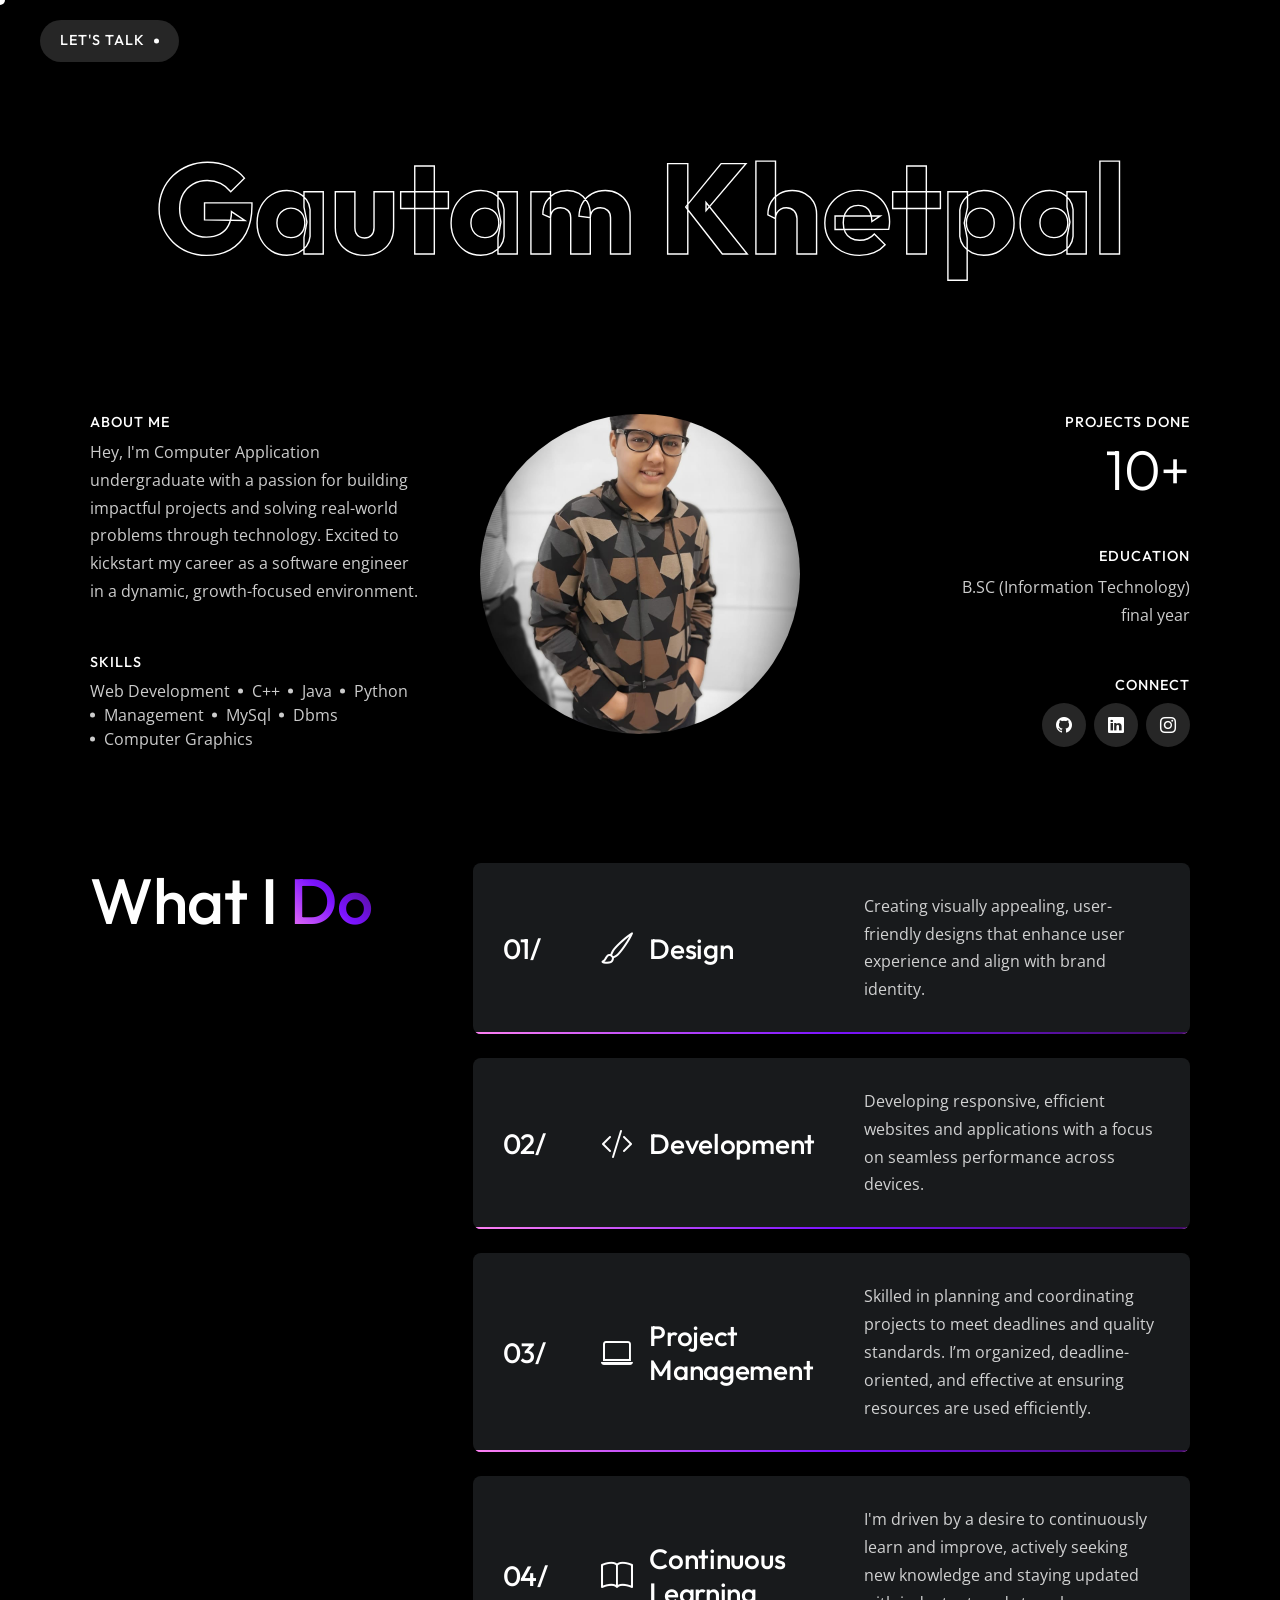
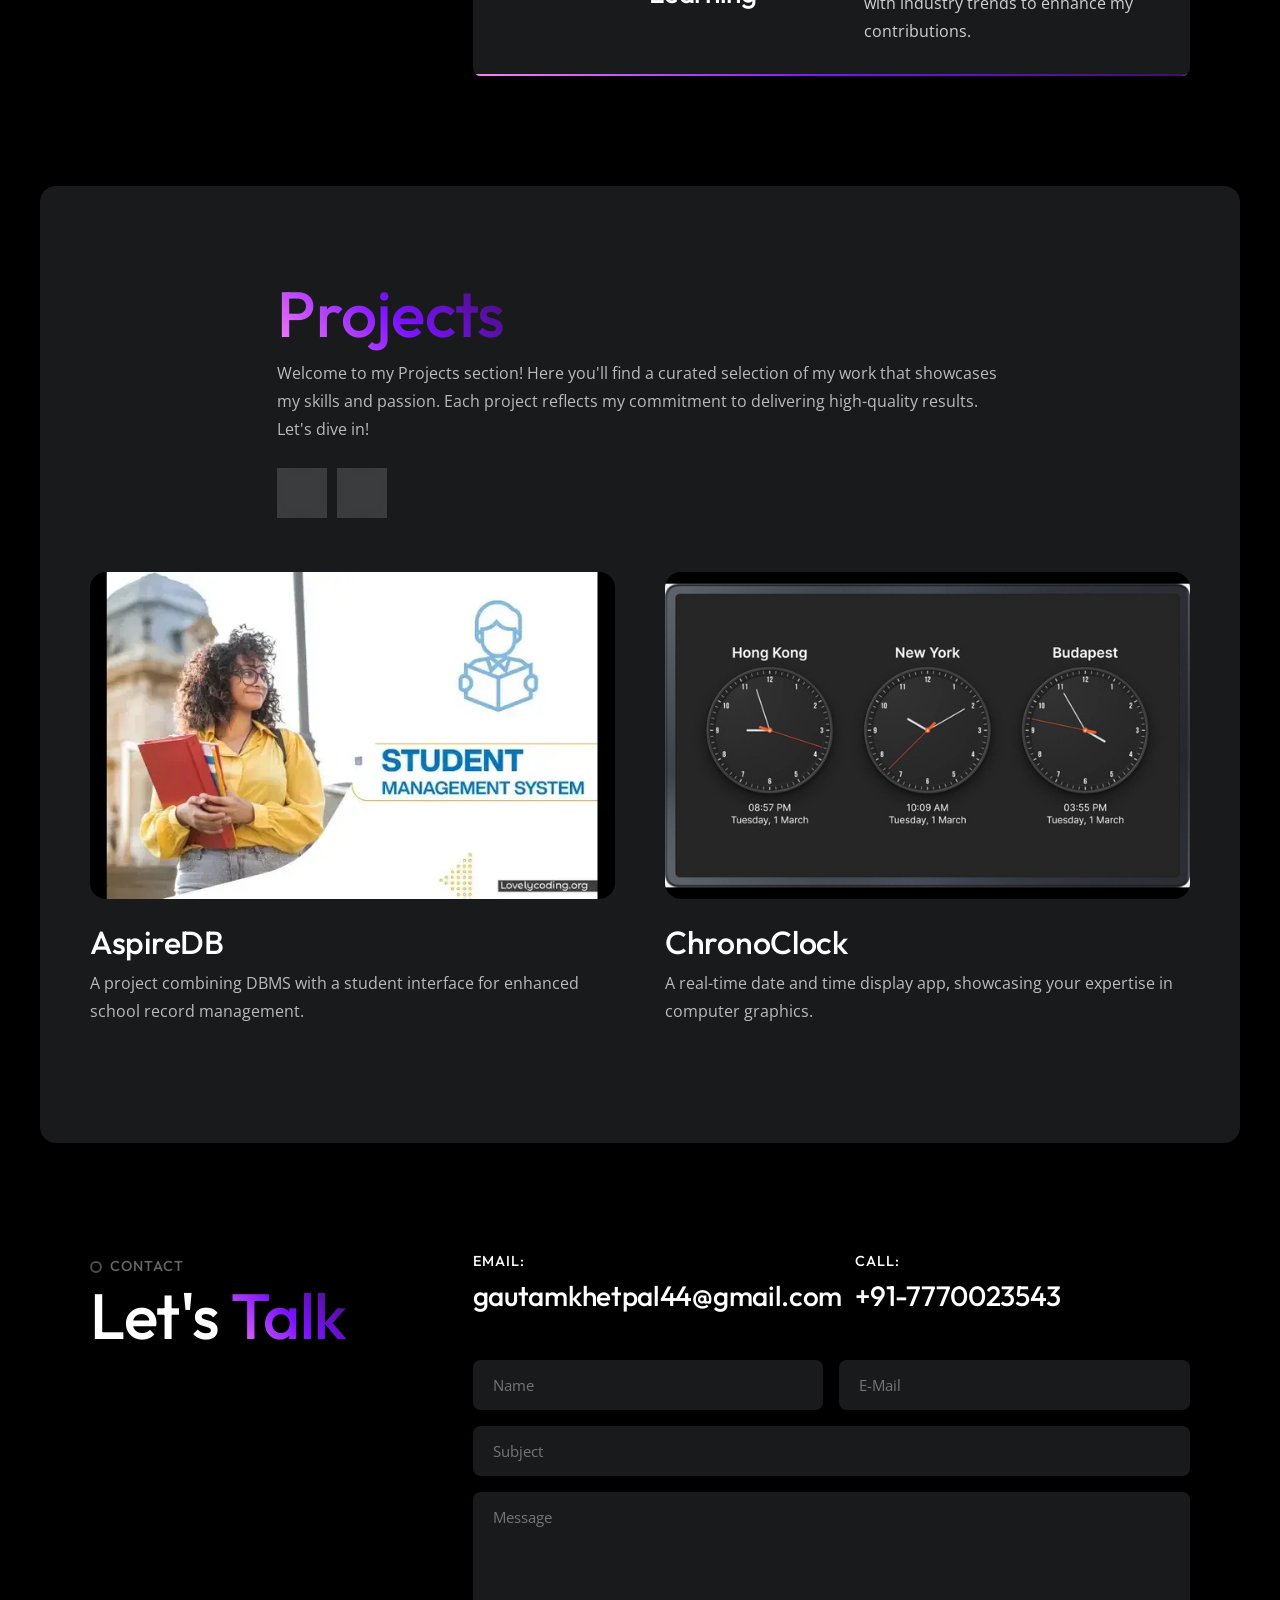
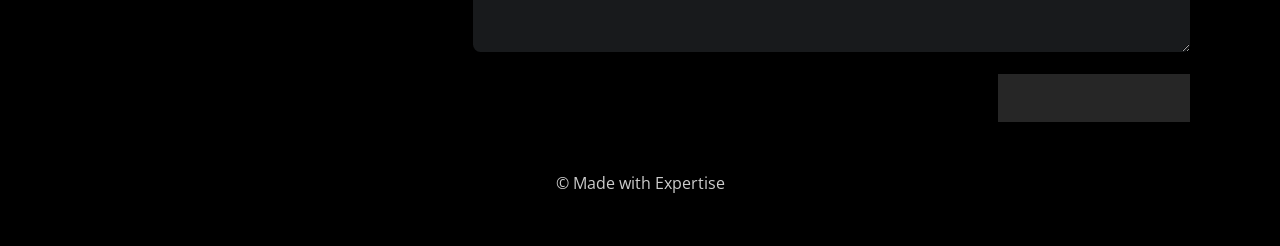
==== index.html @ c6c7f370 "Update index.html" ====
<!doctype html>
<html lang="en">
	<head>
		<meta charset="utf-8">
		<meta name="viewport" content="width=device-width, initial-scale=1, shrink-to-fit=no">
		<meta name="description" content="">
        <meta name="keywords" content="">
		<title>Gautam-Portfolio</title>
		<!-- Favicon -->
        <link href="assets/images/favicon.png" rel="shortcut icon">
		<!-- CSS -->
		<link href="assets/plugins/bootstrap/bootstrap.min.css" rel="stylesheet">
		<link href="assets/plugins/magnific-popup/magnific-popup.min.css" rel="stylesheet">
		<link href="assets/plugins/swiper/swiper-bundle.min.css" rel="stylesheet">
		<link href="assets/css/theme.css" rel="stylesheet">
		<!-- Fonts/Icons -->
		<link href="assets/plugins/bootstrap-icons/bootstrap-icons.css" rel="stylesheet">
		<link href="assets/plugins/fontawesome/css/all.css" rel="stylesheet">
	</head>
	<body data-preloader="true">

		<!-- Cursor -->
		<div id="cursor"></div>
		<!-- end Cursor -->

		<!-- Header -->
		<div class="header">
			<div class="container-fluid">
				<div class="header-wrapper">
					<!-- Header Nav -->
					<div class="header-nav">
						<a class="button button-sm button-dot me-2 me-lg-3" href="#contact">
							<span data-text="Let's Talk">Let's Talk</span>
						</a>
					</div><!-- end header-nav -->
				</div><!-- end header-wrapper -->
			</div><!-- end container -->
		</div>
		<!-- end Header -->
		<main data-bs-spy="scroll" data-bs-target=".nav-box">

			<!-- Hero section -->
			<div id="about" class="hero-section">
				<div class="container text-center">
					<div class="row">
						<div class="col-12">
							<h1 class="hero-heading display-1 fw-bold mb-0 stroke-text">Gautam Khetpal</h1>
						</div>
					</div><!-- end row -->
				</div><!-- end container -->
			</div>
			<!-- end Hero section -->

			<!-- About section -->
			<div class="container">
				<div class="row g-4 g-md-5">
					<div class="col-12 col-lg-4 order-lg-2 text-center">
						<!-- Hero Avatar -->
						<div class="hero-avatar">
							<img src="assets/images/IMG-20211122-WA0020.jpg" alt="">
						</div>
						<!-- end Hero Avatar -->
					</div>
					<div class="col-12 col-lg-4 order-lg-1">
						<div class="row g-4 g-lg-5">
							<div class="col-12 col-md-4 col-lg-12">
								<h6 class="sm-heading">About me</h6>
								<p>Hey, I'm Computer Application undergraduate with a passion for building impactful projects and solving real-world problems through technology. Excited to kickstart my career as a software engineer in a dynamic, growth-focused environment.</p>
							</div>
							<div class="col-6 col-md-4 col-lg-12">
								<h6 class="sm-heading">Skills</h6>
								<ul class="list-inline-dot">
									<li>Web Development</li>
									<li>C++</li>
									<li>Java</li>
									<li>Python</li>
									<li>Management</li>
									<li>MySql</li>
									<li>Dbms</li>
									<li>Computer Graphics</li>
								</ul>
							</div>

						</div><!-- end row(inner) -->
					</div>
					<div class="col-12 col-md-12 col-lg-4 order-lg-3 text-lg-end">
						<div class="row g-4 g-lg-5">
							<div class="col-4 col-lg-12">
								<h6 class="sm-heading">Projects Done</h6>
								<h1 class="fw-light display-4 mb-0 line-height-110">10+</h1>
							</div>
							<div class="col-12 col-md-4 col-lg-12">
								<h6 class="sm-heading">Education</h6>
								<p>B.SC (Information Technology) <br>final year</p>
							</div>
							<!-- <div class="col-4 col-lg-12">
								<h6 class="sm-heading">Education</h6>
								<h1 class="fw-light display-4 mb-0 line-height-110">B.SC (Information Technology)</h1>
							</div> -->
							<div class="col-6 col-md-4 col-lg-12">
								<h6 class="sm-heading">Connect</h6>
								<ul class="list-inline">
									<li>
										<a class="button-circle button-circle-sm" href="https://github.com/gautamkhetpal">
											<i class="bi bi-github"></i>
											<i class="bi bi-github"></i>
										</a>
									</li>
									<li>
										<a class="button-circle button-circle-sm" href="https://www.linkedin.com/in/gautam-khetpal-94500828b?utm_source=share&utm_campaign=share_via&utm_content=profile&utm_medium=android_app">
											<i class="bi bi-linkedin"></i>
											<i class="bi bi-linkedin"></i>
										</a>
									</li>
									<li>
										<a class="button-circle button-circle-sm" href="https://www.instagram.com/gautam_khetpal07/profilecard/?igsh=ZGZzbzhweXgwZXZt">
											<i class="bi bi-instagram"></i>
											<i class="bi bi-instagram"></i>
										</a>
									</li>
								</ul>
							</div>
						</div><!-- end row(inner) -->
					</div>
					
				</div><!-- end row -->
			</div><!-- end container -->
			<!-- end About section -->

			<!-- Services section -->
			<div id="services" class="section">
				<div class="container">
					<div class="row g-4 g-xl-5">
						<div class="col-12 col-xl-4">
							<h1 class="display-3 fw-medium mb-0">What I <span class="text-gradient">Do</span></h1>
						</div>
						<div class="col-12 col-xl-8">
							<div class="row g-4">
								<!-- Service box 1 -->
								<div class="col-12">
									<div class="service-box">
										<div class="service-order">
											<h3>01/</h3>
										</div>
										<div class="service-title">
											<i class="bi bi-brush"></i>
											<h3>Design</h3>
										</div>
										<div class="service-text">
											<p>Creating visually appealing, user-friendly designs that enhance user experience and align with brand identity.</p>
										</div>
									</div>
								</div>
								<!-- Service box 2 -->
								<div class="col-12">
									<div class="service-box">
										<div class="service-order">
											<h3>02/</h3>
										</div>
										<div class="service-title">
											<i class="bi bi-code-slash"></i>
											<h3>Development</h3>
										</div>
										<div class="service-text">
											<p>Developing responsive, efficient websites and applications with a focus on seamless performance across devices.</p>
										</div>
									</div>
								</div>
								<!-- Service box 3 -->
								<div class="col-12">
									<div class="service-box">
										<div class="service-order">
											<h3>03/</h3>
										</div>
										<div class="service-title">
											<i class="bi bi-laptop"></i>
											<h3>Project Management</h3>
										</div>
										<div class="service-text">
											<p>Skilled in planning and coordinating projects to meet deadlines and quality standards. 
											I’m organized, deadline-oriented, and effective at ensuring resources are used efficiently.</p>
										</div>
									</div>
								</div>

								<!-- end Service box 3 -->
								<div class="col-12">
									<div class="service-box">
										<div class="service-order">
											<h3>04/</h3>
										</div>
										<div class="service-title">
											<i class="bi bi-book"></i>
											<h3>Continuous Learning</h3>
										</div>
										<div class="service-text">
											<p>I'm driven by a desire to continuously learn and improve,
											 actively seeking new knowledge and staying updated with industry trends to enhance my contributions.</p>
										</div>
									</div>
								</div>
							</div><!-- end row(inner) -->
						</div>
					</div><!-- end row -->
				</div><!-- end container -->
			</div>
			<!-- end Services section -->

			

			<!-- Portfolio section -->
			<div id="portfolio" class="section-box">
				<div class="section-sm bg-dark border-radius-1">
					<div class="container">
						<div class="row">
							<div class="col-12 col-md-10 offset-md-1 col-lg-8 offset-lg-2">
								
								<h1 class="display-3 fw-medium"> <span class="text-gradient">Projects</span></h1>
								<p>Welcome to my Projects section! Here you'll find a curated selection of my work that showcases my skills and passion.
								 Each project reflects my commitment to delivering high-quality results. Let's dive in!</p>
								<!-- Slider Nav -->
								<div class="mt-4">
									<div class="swiper-portfolio-prev button-circle cursor-link">
										<i class="bi bi-arrow-left"></i>
										<i class="bi bi-arrow-left"></i>
									</div>
									<div class="swiper-portfolio-next button-circle cursor-link">
										<i class="bi bi-arrow-right"></i>
										<i class="bi bi-arrow-right"></i>
									</div>
								</div>
								<!-- end Slider Nav -->
							</div>
						</div><!-- end row -->
						<div class="swiper portfolio-slider mt-4 mt-lg-5">
							<div class="swiper-wrapper">
								<!-- Slider Item 1 -->
								<div class="swiper-slide">
									<div class="portfolio-box">
										<!-- Image -->
										<div class="portfolio-img">
											<a >
												<img src="assets/images/aspiredb.jpg.jpg" alt="">
											</a>
										</div>
										<div class="pt-4">
											<!-- Categories -->
											<!-- <ul class="list-inline-dot sm-heading text-white mb-2">
												<li>
													<a class="link-hover" href="#">
														<span data-text="Category">Category</span>
													</a>
												</li>
												<li>
													<a class="link-hover" href="#">
														<span data-text="Category">Category</span>
													</a>
												</li>
												<li>
													<a class="link-hover" href="#">
														<span data-text="Category">Category</span>
													</a>
												</li>
											</ul> -->
											<!-- Caption -->
											<h2>
												
												<a class="portfolio-caption">
													<i class="bi bi-arrow-right"></i>
													AspireDB
												</a>
											</h2>
											<p>A project combining DBMS with a student interface for enhanced school record management.</p>
										</div>
									</div><!-- end portfolio-box -->
								</div>
								<!-- Slider Item 2 -->
								<div class="swiper-slide">
									<div class="portfolio-box">
										<!-- Image -->
										<div class="portfolio-img">
											<a>
												<img src="assets/images/clock.jpg"alt="">
											</a>
										</div>
										<div></div>
										<div class="pt-4">
											<!-- Categories -->
											<!-- <ul class="list-inline-dot sm-heading text-white mb-2">
												<li>
													<a class="link-hover" href="#">
														<span data-text="Category">Category</span>
													</a>
												</li>
												<li>
													<a class="link-hover" href="#">
														<span data-text="Category">Category</span>
													</a>
												</li>
												<li>
													<a class="link-hover" href="#">
														<span data-text="Category">Category</span>
													</a>
												</li>
											</ul> -->
											<!-- Caption -->
											<h2>
												
												<a class="portfolio-caption">
													<i class="bi bi-arrow-right"></i>
													ChronoClock
												</a>
											</h2>
											<p> A real-time date and time display app, showcasing your expertise in computer graphics.</p>
										</div>
									</div><!-- end portfolio-box -->
								</div>
								<!-- Slider Item 3 -->
								<div class="swiper-slide">
									<div class="portfolio-box">
										<!-- Image -->
										<div class="portfolio-img">
											<a>
												<img src="assets/images/pathfinder.jpg" alt="">
											</a>
										</div>
										<div class="pt-4">
											<!-- Categories -->
											<!-- <ul class="list-inline-dot sm-heading text-white mb-2">
												<li>
													<a class="link-hover" href="#">
														<span data-text="Category">Category</span>
													</a>
												</li>
												<li>
													<a class="link-hover" href="#">
														<span data-text="Category">Category</span>
													</a>
												</li>
												<li>
													<a class="link-hover" href="#">
														<span data-text="Category">Category</span>
													</a>
												</li>
											</ul> -->
											<!-- Caption -->
											
											<h2>
												<a class="portfolio-caption">
													<i class="bi bi-arrow-right"></i>
													Pathfinder
												</a>					
											</h2>
											<p>A career guidance tool tailored to help students discover their ideal academic and career paths.</p>
										</div>
									</div><!-- end portfolio-box -->
								</div>
								<!-- end Slider Item 3 -->
								<div class="swiper-slide">
									<div class="portfolio-box">
										<!-- Image -->
										<div class="portfolio-img">
											<a>
												<img src="assets/images/mc.png"alt="">
											</a>
										</div>
										<div></div>
										<div class="pt-4">
											<!-- Categories -->
											<!-- <ul class="list-inline-dot sm-heading text-white mb-2">
												<li>
													<a class="link-hover" href="#">
														<span data-text="Category">Category</span>
													</a>
												</li>
												<li>
													<a class="link-hover" href="#">
														<span data-text="Category">Category</span>
													</a>
												</li>
												<li>
													<a class="link-hover" href="#">
														<span data-text="Category">Category</span>
													</a>
												</li>
											</ul> -->
											<!-- Caption -->
											<h2>
												
												<a class="portfolio-caption">
													<i class="bi bi-arrow-right"></i>
													Masters of Ceremonies
												</a>
											</h2>
											<p>The Masters of Ceremonies project is about coordinating event flow and engaging the audience to create a seamless, entertaining experience.</p>
										</div>
									</div><!-- end portfolio-box -->
								</div>


							</div><!-- end swiper-wrapper -->
						</div><!-- end portfolio-slider -->
					</div><!-- end container -->
				</div>
			</div>
			<!-- end Portfolio section -->

			<!-- Testimonial section -->
			<!-- <div id="testimonial" class="section">
				<div class="container">
					<div class="swiper testimonial-slider">
						<div class="swiper-wrapper">
							<!-- Slider item 1 -->
							<!-- <div class="swiper-slide">
								<div class="testimonial-box">
									<div class="testimonial-avatar">
										<img src="assets/images/testimonial-avatar.jpg" alt="">
									</div>
									<div class="testimonial-content">
										<div class="mb-3">
											<h3>Alexander Warren</h3>
											<span class="sm-heading text-white">CTO - Company</span>
										</div>
										<p class="fs-4 fw-normal fst-italic line-height-140">Lorem ipsum dolor sit amet, consectetur adipisicing elit, sed do eiusmod tempor incididunt ut labore et dolore</p>
									</div>
								</div>
							</div>
							<!-- Slider item 2 -->
							<!-- <div class="swiper-slide">
								<div class="testimonial-box">
									<div class="testimonial-avatar">
										<img src="assets/images/testimonial-avatar.jpg" alt="">
									</div>
									<div class="testimonial-content">
										<div class="mb-3">
											<h3>Alexander Warren</h3>
											<span class="sm-heading text-white">CTO - Company</span>
										</div>
										<p class="fs-4 fw-normal fst-italic line-height-140">Lorem ipsum dolor sit amet, consectetur adipisicing elit, sed do eiusmod tempor incididunt ut labore et dolore</p>
									</div>
								</div>
							</div>
							<!-- Slider item 3 -->
							<!-- <div class="swiper-slide">
								<div class="testimonial-box">
									<div class="testimonial-avatar">
										<img src="assets/images/testimonial-avatar.jpg" alt="">
									</div>
									<div class="testimonial-content">
										<div class="mb-3">
											<h3>Alexander Warren</h3>
											<span class="sm-heading text-white">CTO - Company</span>
										</div>
										<p class="fs-4 fw-normal fst-italic line-height-140">Lorem ipsum dolor sit amet, consectetur adipisicing elit, sed do eiusmod tempor incididunt ut labore et dolore</p>
									</div>
								</div>
							</div>
						</div>
						Slider Pagination Progress
						<v> class="swiper-testimonial-pagination"></v>
						<!- di end Slider Pagination Progress -->
					</div>
				</div><!-- end container -->
			</div> 
			<!-- end Testimonial section -->


			<!-- Contact section -->
			<div id="contact" class="section pb-0">
				<div class="container">
					<div class="row g-4 g-xl-5">
						<div class="col-12 col-xl-4">
							<span class="title-heading text-white-04">Contact</span>
							<h1 class="display-3 fw-medium mb-0">Let's <span class="text-gradient">Talk</span></h1>
						</div>
						<div class="col-12 col-xl-8">
							<div class="row g-4 g-lg-5">
								<div class="col-12 col-md-6">
									<h6 class="sm-heading">Email:</h6>
									<h3 class="mb-0">gautamkhetpal44@gmail.com</h3>
								</div>
								<div class="col-12 col-md-6">
									<h6 class="sm-heading">Call:</h6>
									<h3 class="mb-0">+91-7770023543</h3>
								</div>
							</div><!-- end row(inner) -->
							<!-- Contact Form -->
							<div class="contact-form mt-4 mt-lg-5 text-xl-end">
								<form action="https://formspree.io/f/mdkozozk" method="post" class="form" id="contactform">
									<div class="row gx-3 gy-0">
										<div class="col-12 col-md-6">
											<input type="text" id="name" name="name" placeholder="Name" required>
										</div>
										<div class="col-12 col-md-6">
											<input type="email" id="email" name="email" placeholder="E-Mail" required>
										</div>
									</div>
									<input type="text" id="subject" name="subject" placeholder="Subject" required>
									<textarea name="message" id="message" placeholder="Message"></textarea>
									<button class="button button-dot" type="submit" data-form-btn>
										<span data-text="Send Message">Send Message</span>
									</button>
								</form>
								<!-- Submit result -->
								<div class="submit-result">
									<span id="success">Thank you! Your Message has been sent.</span>
									<span id="error">Something went wrong, Please try again!</span>
								</div>
							</div><!-- end contact-form -->
						</div>
					</div><!-- end row -->
		
				</div><!-- end container -->
			</div>
			<!-- end Contact section -->

		</main>

		<!-- Footer -->
		<div class="py-4 py-lg-5 text-center">
			<p>&copy; Made with Expertise</p>
		</div>
		<!-- end Footer -->

		<!-- Scroll To Top -->
		<div class="scrolltotop">
			<a class="button-circle" href="#">
				<i class="bi bi-arrow-up"></i>
				<i class="bi bi-arrow-up"></i>
			</a>
		</div>
		<!-- end Scroll To Top -->

		<!-- JavaScripts -->
		<script src="assets/plugins/jquery.min.js"></script>
		<script src="assets/plugins/plugins.js"></script>
		<script src="assets/js/functions.js"></script>
	</body>
</html>
---- assets/css/theme.css ----
/*------------------------------------------------
*
* Template name : Mone
* Version       : 1.0.1
* Author        : FlaTheme
* Author URL    : http://themeforest.net/user/flatheme
* Table of Contents: 
* 1.  Base
* 2.  Forms
* 3.  Lists
* 4.  Typography
* 5.  Buttons
* 6.  Clients
* 7.  Fancy box
* 8.  Lightbox
* 9.  Maps
* 10. Services
* 11. Testimonial
* 12. Blog
* 13. Header Menu
* 14. Portfolio
* 15. Preloader
* 16. Utilities
*
-------------------------------------------------*/
/*------------------------------------------------
  1. Base
-------------------------------------------------*/
@import url("https://fonts.googleapis.com/css2?family=Open+Sans:wght@300;400;500;600;700&family=Outfit:wght@200;300;400;500;600;700;800&display=swap");
html, body {
  width: 100%;
  height: 100%;
}

body {
  overflow-x: hidden;
  position: relative;
  z-index: 1;
  background: black;
  width: auto;
  min-height: 100%;
}

:root {
  --bs-dark-rgb: 24, 26, 28;
}

.container {
  padding: 0 20px;
}

img {
  width: auto;
  max-width: 100%;
  height: auto;
}

.hero-section {
  padding: 130px 0;
}

@media (max-width: 1199.98px) {
  .hero-section {
    padding: 110px 0;
  }
}

@media (max-width: 991.98px) {
  .hero-section {
    padding: 90px 0;
  }
}

.hero-heading {
  font-size: 4rem;
}

@media (min-width: 768px) {
  .hero-heading {
    font-size: 6rem;
  }
}

@media (min-width: 992px) {
  .hero-heading {
    font-size: 7rem;
  }
}

@media (min-width: 1200px) {
  .hero-heading {
    font-size: 8rem;
  }
}

.hero-avatar img {
  width: 320px;
  height: 320px;
  border-radius: 50%;
}

@media (max-width: 1199.98px) {
  .hero-avatar img {
    width: 100%;
    height: auto;
  }
}

@media (max-width: 991.98px) {
  .hero-avatar img {
    width: 270px;
    height: 270px;
  }
}

@media (max-width: 767.98px) {
  .hero-avatar img {
    width: 240px;
    height: 240px;
  }
}

.section-box {
  padding: 0 20px;
}

@media (min-width: 992px) {
  .section-box {
    padding: 0 30px;
  }
}

@media (min-width: 1200px) {
  .section-box {
    padding: 0 40px;
  }
}

@media (min-width: 1600px) {
  .section-box {
    padding: 0 50px;
  }
}

@media (min-width: 1920px) {
  .section-box {
    padding: 0 60px;
  }
}

.section {
  overflow: hidden;
  padding: 110px 0;
}

.section-sm {
  overflow: hidden;
  padding: 90px 0;
}

@media (max-width: 1199.98px) {
  .section {
    padding: 90px 0;
  }
  .section-sm {
    padding: 70px 0;
  }
}

.link-hover {
  display: inline-block;
  overflow: hidden;
  vertical-align: middle;
}

.link-hover span {
  display: block;
  position: relative;
  color: transparent;
}

.link-hover span:before, .link-hover span:after {
  content: attr(data-text);
  position: absolute;
  left: 0;
  color: white;
  -webkit-transition: ease-out 0.16s;
  transition: ease-out 0.16s;
}

.link-hover span:before {
  top: 0;
}

.link-hover span:after {
  visibility: hidden;
  opacity: 0;
  top: 100%;
}

.link-hover:hover:before {
  opacity: 0.4;
  -webkit-transform: translateY(-50%) scale(2.7);
  transform: translateY(-50%) scale(2.7);
}

.link-hover:hover span:before {
  visibility: hidden;
  opacity: 0;
  top: -100%;
}

.link-hover:hover span:after {
  visibility: visible;
  opacity: 1;
  top: 0;
}

@media (max-width: 991.98px) {
  #cursor {
    display: none;
  }
}

@media (min-width: 992px) {
  #cursor {
    z-index: 999;
    position: absolute;
    -webkit-transform: translate(-50%, -50%);
    transform: translate(-50%, -50%);
    background: white;
    width: 10px;
    height: 10px;
    border-radius: 50%;
    mix-blend-mode: difference;
    pointer-events: none;
    -webkit-transition: linear 0.08s;
    transition: linear 0.08s;
  }
  #cursor.scale-cursor {
    -webkit-transform: translate(-50%, -50%) scale(5);
    transform: translate(-50%, -50%) scale(5);
    opacity: 0.15;
  }
}

.scrolltotop {
  position: fixed;
  right: 20px;
  bottom: 20px;
  -webkit-transform: translateY(20px);
  transform: translateY(20px);
  z-index: 991;
  visibility: hidden;
  opacity: 0;
  -webkit-transition: ease-out 0.12s;
  transition: ease-out 0.12s;
}

.scrolltotop.show {
  -webkit-transform: translateY(0);
  transform: translateY(0);
  visibility: visible;
  opacity: 1;
}

@media (min-width: 992px) {
  .scrolltotop {
    right: 30px;
  }
}

@media (min-width: 1200px) {
  .scrolltotop {
    right: 40px;
  }
}

@media (min-width: 1600px) {
  .scrolltotop {
    right: 50px;
  }
}

@media (min-width: 1920px) {
  .scrolltotop {
    right: 60px;
  }
}

/*------------------------------------------------
  2. Forms
-------------------------------------------------*/
input:not(.form-check-input),
textarea {
  background: #181a1c;
  width: 100%;
  border: 0;
  margin-bottom: 1rem;
  padding: 15px 20px;
  border-radius: 0.5em;
  box-shadow: none;
  font: 400 15px "Open Sans", sans-serif;
  -webkit-transition: ease-out 0.16s;
  transition: ease-out 0.16s;
}

input:not(.form-check-input):focus, input:not(.form-check-input):active,
textarea:focus,
textarea:active {
  outline: 0;
  box-shadow: none;
}

textarea {
  height: 160px;
}

input:not(.form-check-input), textarea, .form-control {
  color: rgba(255, 255, 255, 0.8);
}

input:not(.form-check-input)::-webkit-input-placeholder, textarea::-webkit-input-placeholder, .form-control::-webkit-input-placeholder {
  color: rgba(255, 255, 255, 0.4);
}

input:not(.form-check-input)::-moz-placeholder, textarea::-moz-placeholder, .form-control::-moz-placeholder {
  color: rgba(255, 255, 255, 0.4);
}

input:not(.form-check-input):-ms-placeholder, textarea:-ms-placeholder, .form-control:-ms-placeholder {
  color: rgba(255, 255, 255, 0.4);
}

input:not(.form-check-input)::-ms-placeholder, textarea::-ms-placeholder, .form-control::-ms-placeholder {
  color: rgba(255, 255, 255, 0.4);
}

input:not(.form-check-input)::placeholder, textarea::placeholder, .form-control::placeholder {
  color: rgba(255, 255, 255, 0.4);
}

input:not(.form-check-input):focus, textarea:focus, .form-control:focus {
  border-color: rgba(255, 255, 255, 0.3);
}

label {
  font-size: 15px;
}

.submit-result span {
  display: none;
  -webkit-transition: ease-out 0.2s;
  transition: ease-out 0.2s;
}

.submit-result span.show-result {
  margin-top: 24px;
  display: block;
}

.submit-result span#success {
  color: #32CD32;
}

.submit-result span#error {
  color: #E32227;
}

.submit-result span .error-color {
  background: rgba(255, 0, 0, 0.1);
}

/*------------------------------------------------
  3. Lists
-------------------------------------------------*/
ul {
  margin: 0;
}

ul li a {
  -webkit-transition: linear 0.1s;
  transition: linear 0.1s;
}

ul[class*=' list-'], ul[class^='list-'] {
  padding: 0;
}

ul.list-unstyled li {
  list-style-type: none;
}

ul[class*=' list-inline'] li, ul[class^='list-inline'] li {
  display: inline-block;
}

ul.list-inline li {
  padding-left: 4px;
}

ul.list-inline li:first-child {
  padding-left: 0;
}

ul.list-inline-lg li {
  padding-left: 8px;
}

ul.list-inline-lg li:first-child {
  padding-left: 0;
}

ul.list-inline-dot li {
  position: relative;
  padding: 0 4px 0 14px;
}

ul.list-inline-dot li:before {
  content: '';
  position: absolute;
  top: 50%;
  left: 0;
  -webkit-transform: translateY(-50%);
  transform: translateY(-50%);
  background: rgba(255, 255, 255, 0.8);
  width: 5px;
  height: 5px;
  border-radius: 50%;
}

ul.list-inline-dot li:first-child {
  padding-left: 0;
}

ul.list-inline-dot li:first-child:before {
  display: none;
}

/*------------------------------------------------
  4. Typography
-------------------------------------------------*/
body {
  color: rgba(255, 255, 255, 0.8);
  font-family: "Open Sans", sans-serif;
  font-size: 1rem;
  font-weight: 400;
  letter-spacing: 0;
}

@media (max-width: 991.98px) {
  body {
    font-size: 0.938rem;
  }
}

h1, h2, h3, h4, h5, h6 {
  letter-spacing: -0.3px;
  color: white;
  font-family: "Outfit", sans-serif;
  font-weight: 500;
}

p {
  margin: 0;
  line-height: 1.74;
  /* 26px */
}

@media (max-width: 991.98px) {
  p {
    line-height: 1.6;
    /* 24px */
  }
}

.uppercase {
  text-transform: uppercase;
}

.font-small {
  font-size: 0.9em;
  line-height: 1.7;
}

@media (max-width: 991.98px) {
  .font-small {
    font-size: 0.9em;
    line-height: 1.7;
  }
}

.font-large {
  font-size: 1.063em;
  line-height: 1.6;
}

@media (max-width: 991.98px) {
  .font-large {
    font-size: 1.063em;
  }
}

.title-heading {
  position: relative;
  display: inline-block;
  padding-left: 20px;
  font-family: "Outfit", sans-serif;
  font-size: 0.9em;
  font-weight: 500;
  text-transform: uppercase;
  letter-spacing: 1px;
}

.title-heading:before {
  content: '';
  position: absolute;
  top: 50%;
  left: 0;
  -webkit-transform: translateY(-50%);
  transform: translateY(-50%);
  width: 12px;
  height: 12px;
  border: 2px solid rgba(255, 255, 255, 0.3);
  border-radius: 50%;
}

.sm-heading {
  font-family: "Outfit", sans-serif;
  font-size: 0.9em;
  font-weight: 500;
  text-transform: uppercase;
  letter-spacing: 1px;
  line-height: 1.2;
}

i {
  display: inline-block;
}

.icon-4xl i {
  font-size: 2.4em;
}

.icon-3xl i {
  font-size: 2.13em;
}

.icon-2xl i {
  font-size: 1.86em;
}

.icon-xl i {
  font-size: 1.6em;
}

.icon-lg i {
  font-size: 1.33em;
}

.icon-sm i {
  font-size: 0.9em;
}

/*------------------------------------------------
  5. Buttons
-------------------------------------------------*/
a {
  color: white;
  -webkit-transition: linear 0.1s;
  transition: linear 0.1s;
  text-decoration: none;
}

a:hover {
  color: white;
  text-decoration: none;
}

button {
  background: transparent;
  box-shadow: none;
  border: 0;
  padding: 0;
  cursor: pointer;
}

a:focus, a:active, button:focus, button:active {
  box-shadow: none;
  outline: 0;
}

.button {
  position: relative;
  display: inline-block;
  overflow: hidden;
  background: rgba(255, 255, 255, 0.15);
  backdrop-filter: blur(5px);
  border-radius: 3em;
  padding: 13px 30px;
  color: white;
  font-family: "Outfit", sans-serif;
  font-size: 0.9em;
  font-weight: 500;
  text-transform: uppercase;
  letter-spacing: 1px;
  -webkit-transition: ease-out 0.12s;
  transition: ease-out 0.12s;
}

.button:after {
  content: '';
  z-index: -1;
  position: absolute;
  top: 0;
  left: 0;
  opacity: 0;
  background-color: #ff82f3;
  background-image: linear-gradient(45deg, #ff82f3 0%, #7b13ff 50%, #400d64 100%);
  width: 100%;
  height: 100%;
  -webkit-transition: linear 0.1s;
  transition: linear 0.1s;
}

.button span {
  display: block;
  position: relative;
  color: transparent;
}

.button span:before, .button span:after {
  content: attr(data-text);
  position: absolute;
  left: 0;
  color: white;
  -webkit-transition: ease-out 0.14s;
  transition: ease-out 0.14s;
}

.button span:before {
  top: 0;
}

.button span:after {
  visibility: hidden;
  opacity: 0;
  top: 100%;
}

.button:hover {
  background: rgba(255, 255, 255, 0.15);
  color: white;
}

.button:hover:after {
  opacity: 0.2;
}

.button:hover span:before {
  visibility: hidden;
  opacity: 0;
  top: -100%;
}

.button:hover span:after {
  visibility: visible;
  opacity: 1;
  top: 0;
}

.button-sm {
  padding: 10px 20px;
}

.button-lg {
  padding: 16px 42px;
}

.button-white {
  background: white;
  color: black;
}

.button-white:after {
  display: none;
}

.button-white span:before, .button-white span:after {
  color: black;
}

.button-white:hover {
  background: white;
  color: black;
}

.button-dot {
  padding: 13px 46px 13px 30px;
}

.button-dot:before {
  content: '';
  position: absolute;
  top: 50%;
  right: 32px;
  -webkit-transform: translateY(-50%);
  transform: translateY(-50%);
  background: white;
  width: 5px;
  height: 5px;
  border-radius: 50%;
  -webkit-transition: linear 0.06s;
  transition: linear 0.06s;
}

.button-dot:hover:before {
  opacity: 0.4;
  -webkit-transform: translateY(-50%) scale(2.7);
  transform: translateY(-50%) scale(2.7);
}

.button-dot.button-sm {
  padding: 10px 34px 10px 20px;
}

.button-dot.button-sm:before {
  right: 20px;
}

.button-dot.button-lg {
  padding: 16px 60px 16px 42px;
}

.button-dot.button-white:before {
  background: black;
}

.button-dot.button-white:hover:before {
  opacity: 0.2;
}

.button-circle {
  position: relative;
  overflow: hidden;
  z-index: 1;
  display: inline-block;
  background: rgba(255, 255, 255, 0.15);
  backdrop-filter: blur(5px);
  width: 50px;
  height: 50px;
  border-radius: 50%;
  color: white;
  text-align: center;
  line-height: 50px;
  -webkit-transition: linear 0.1s;
  transition: linear 0.1s;
}

.button-circle:before {
  content: '';
  z-index: -1;
  position: absolute;
  top: 0;
  left: 0;
  opacity: 0;
  background-color: #ff82f3;
  background-image: linear-gradient(45deg, #ff82f3 0%, #7b13ff 50%, #400d64 100%);
  width: 100%;
  height: 100%;
  -webkit-transition: linear 0.1s;
  transition: linear 0.1s;
}

.button-circle i {
  position: absolute;
  top: 50%;
  left: 50%;
  -webkit-transform: translate(-50%, -50%);
  transform: translate(-50%, -50%);
  -webkit-transition: ease-out 0.16s;
  transition: ease-out 0.16s;
}

.button-circle i:last-child {
  top: 100%;
  visibility: hidden;
  opacity: 0;
}

.button-circle:hover {
  background: rgba(255, 255, 255, 0.15);
  color: white;
}

.button-circle:hover:before {
  opacity: 0.2;
}

.button-circle:hover i:first-child {
  top: 0;
  visibility: hidden;
  opacity: 0;
}

.button-circle:hover i:last-child {
  top: 50%;
  visibility: visible;
  opacity: 1;
}

.button-circle-sm {
  width: 44px;
  height: 44px;
  line-height: 44px;
}

.button-circle-lg {
  width: 56px;
  height: 56px;
  line-height: 56px;
}

.button-circle-white {
  background: white;
  color: black;
}

.button-circle-white:before {
  display: none;
}

.button-circle-white:hover {
  background: white;
  color: black;
}

/*------------------------------------------------
  6. Clients
-------------------------------------------------*/
.client-box a img {
  opacity: 0.6;
  width: 100%;
  -webkit-transition: ease-out 0.12s;
  transition: ease-out 0.12s;
}

.client-box a:hover img {
  opacity: 1;
}

/*------------------------------------------------
  7. Fancy box
-------------------------------------------------*/
.fancy-box {
  z-index: 1;
  position: relative;
  overflow: hidden;
  background: #181a1c;
  padding: 30px;
  border-radius: 0.5em;
}

.fancy-box:before {
  z-index: -1;
  content: '';
  visibility: hidden;
  opacity: 0;
  position: absolute;
  top: 0;
  left: 0;
  background-color: #ff82f3;
  background-image: linear-gradient(45deg, #ff82f3 0%, #7b13ff 50%, #400d64 100%);
  width: 100%;
  height: 100%;
  -webkit-transition: linear 0.1s;
  transition: linear 0.1s;
}

.fancy-box:after {
  content: '';
  position: absolute;
  bottom: 0;
  left: 0;
  background-color: #ff82f3;
  background-image: linear-gradient(45deg, #ff82f3 0%, #7b13ff 50%, #400d64 100%);
  width: 100%;
  height: 2px;
  -webkit-transition: linear 0.1s;
  transition: linear 0.1s;
}

.fancy-box:hover:before {
  visibility: visible;
  opacity: 0.1;
}

@media (max-width: 1199.98px) {
  .fancy-box {
    padding: 24px;
  }
}

@media (max-width: 991.98px) {
  .fancy-box {
    padding: 20px;
  }
}

/*------------------------------------------------
  8. Lightbox
-------------------------------------------------*/
.lightbox-image-box,
.lightbox-media-box {
  position: relative;
  overflow: hidden;
  display: block;
}

.lightbox-image-box[class*='border-radius'],
.lightbox-media-box[class*='border-radius'] {
  -webkit-transform: translate3d(0, 0, 0);
  transform: translate3d(0, 0, 0);
}

.lightbox-image-box:after,
.lightbox-media-box:after {
  content: '';
  position: absolute;
  top: 0;
  right: 0;
  bottom: 0;
  left: 0;
  opacity: 0;
  background-color: #ff82f3;
  background-image: linear-gradient(45deg, #ff82f3 0%, #7b13ff 50%, #400d64 100%);
  -webkit-transition: linear 0.1s;
  transition: linear 0.1s;
}

.lightbox-image-box img,
.lightbox-media-box img {
  -webkit-transform: scale(1);
  transform: scale(1);
  -webkit-transition: transform 0.4s cubic-bezier(0.165, 0.84, 0.44, 1);
  transition: transform 0.4s cubic-bezier(0.165, 0.84, 0.44, 1);
}

.lightbox-image-box .lightbox-icon,
.lightbox-media-box .lightbox-icon {
  z-index: 1;
  position: absolute;
  top: 50%;
  left: 50%;
  -webkit-transform: translate(-50%, -50%);
  transform: translate(-50%, -50%);
  background: rgba(0, 0, 0, 0.2);
  backdrop-filter: blur(5px);
  width: 60px;
  height: 60px;
  border-radius: 50%;
  text-align: center;
  line-height: 60px;
  color: white;
}

.lightbox-image-box:hover:after,
.lightbox-media-box:hover:after {
  opacity: 0.1;
}

.lightbox-image-box:hover img,
.lightbox-media-box:hover img {
  -webkit-transform: scale(1.06);
  transform: scale(1.06);
}

.mfp-bg {
  background: black;
}

.mfp-container,
.mfp-bg {
  opacity: 0;
  -webkit-backface-visibility: hidden;
  -webkit-transition: ease-out 0.16s;
  transition: ease-out 0.16s;
}

.mfp-container {
  -webkit-transform: scale(0.98);
  transform: scale(0.98);
  padding: 0 20px;
}

.mfp-ready .mfp-container {
  -webkit-transform: scale(1);
  transform: scale(1);
  opacity: 1;
}

.mfp-ready.mfp-bg {
  opacity: 0.97;
}

.mfp-removing .mfp-container, .mfp-removing.mfp-bg {
  opacity: 0;
}

.mfp-removing .mfp-container {
  -webkit-transform: scale(0.98);
  transform: scale(0.98);
}

button.mfp-close {
  display: block;
  top: -5px;
  opacity: 1;
  width: auto;
  height: auto;
  line-height: auto;
  font-size: 24px;
  -webkit-transition: linear 0.1s;
  transition: linear 0.1s;
}

button.mfp-close:hover {
  top: -5px;
  opacity: 1;
  color: #fff;
}

.mfp-iframe-holder .mfp-close {
  top: -45px;
}

.mfp-iframe-holder .mfp-close:hover {
  top: -45px;
}

.mfp-close-btn-in .mfp-close {
  color: rgba(255, 255, 255, 0.7);
}

.mfp-arrow {
  -webkit-transition: linear 0.1s;
  transition: linear 0.1s;
}

.mfp-arrow-left:before {
  border-right: 0;
}

.mfp-arrow-right:before {
  border-left: 0;
}

@media (max-width: 575.98px) {
  button.mfp-arrow {
    background: rgba(0, 0, 0, 0.5);
    width: 70px;
    height: 70px;
    margin-top: -35px;
  }
  button.mfp-arrow:active {
    margin-top: -35px;
  }
  button.mfp-arrow-left {
    margin-left: 20px;
  }
  button.mfp-arrow-left:before, button.mfp-arrow-left:after {
    margin-top: 15px;
    margin-left: 20px;
  }
  button.mfp-arrow-right {
    margin-right: 20px;
  }
  button.mfp-arrow-right:before, button.mfp-arrow-right:after {
    margin-top: 15px;
    margin-left: 30px;
  }
}

.mfp-bottom-bar {
  margin-top: -30px;
}

.mfp-bottom-bar .mfp-title {
  color: rgba(255, 255, 255, 0.7);
}

.mfp-bottom-bar .mfp-counter {
  color: rgba(255, 255, 255, 0.6);
  font-size: 14px;
}

.mfp-iframe-scaler iframe, .mfp-figure::after {
  -webkit-box-shadow: 0 0 14px 0 rgba(0, 0, 0, 0.3);
  box-shadow: 0 0 14px 0 rgba(0, 0, 0, 0.3);
}

/*------------------------------------------------
  9. Maps
-------------------------------------------------*/
.gmap {
  width: 100%;
}

.gmap-sm {
  height: 350px;
}

.gmap-md {
  height: 400px;
}

.gmap-lg {
  height: 450px;
}

@media (max-width: 991.98px) {
  .gmap-sm {
    height: 300px;
  }
  .gmap-md {
    height: 350px;
  }
  .gmap-lg {
    height: 400px;
  }
}

/*------------------------------------------------
  10. Services
-------------------------------------------------*/
.service-box {
  z-index: 1;
  position: relative;
  overflow: hidden;
  background: #181a1c;
  padding: 30px;
  border-radius: 0.5em;
}

.service-box:before {
  z-index: -1;
  content: '';
  visibility: hidden;
  opacity: 0;
  position: absolute;
  top: 0;
  left: 0;
  background-color: #ff82f3;
  background-image: linear-gradient(45deg, #ff82f3 0%, #7b13ff 50%, #400d64 100%);
  width: 100%;
  height: 100%;
  -webkit-transition: linear 0.1s;
  transition: linear 0.1s;
}

.service-box:after {
  content: '';
  position: absolute;
  bottom: 0;
  left: 0;
  background-color: #ff82f3;
  background-image: linear-gradient(45deg, #ff82f3 0%, #7b13ff 50%, #400d64 100%);
  width: 100%;
  height: 2px;
  -webkit-transition: linear 0.1s;
  transition: linear 0.1s;
}

.service-box .service-order * {
  margin: 0;
}

.service-box .service-title * {
  display: inline-flex;
  margin-bottom: 0;
}

.service-box .service-title i {
  font-size: 2em;
  padding-right: 16px;
  color: white;
}

.service-box:hover:before {
  visibility: visible;
  opacity: 0.1;
}

@media (max-width: 991.98px) {
  .service-box {
    padding: 20px;
  }
  .service-box .service-order {
    margin-bottom: 12px;
  }
  .service-box .service-title {
    display: inline-flex;
    align-items: center;
    margin-bottom: 12px;
  }
  .service-box .service-title i {
    padding-right: 12px;
  }
}

@media (min-width: 992px) {
  .service-box {
    display: -webkit-box;
    display: -webkit-flex;
    display: -ms-flexbox;
    display: flex;
    align-items: center;
  }
  .service-box .service-order {
    display: inline-flex;
    width: 15%;
  }
  .service-box .service-title {
    display: inline-flex;
    width: 40%;
    align-items: center;
    padding-right: 24px;
  }
  .service-box .service-text {
    display: inline-flex;
    width: 45%;
  }
}

/*------------------------------------------------
  11. Testimonial
-------------------------------------------------*/
.testimonial-slider {
  position: relative;
}

.swiper-testimonial-pagination.swiper-pagination-progressbar,
.swiper-testimonial-pagination.swiper-pagination-horizontal {
  position: absolute;
  top: auto;
  bottom: 0;
  right: 0;
  left: 330px;
  z-index: 1;
  overflow: hidden;
  background: rgba(255, 255, 255, 0.2);
  width: auto;
  height: 2px;
  border-radius: 1px;
}

.swiper-testimonial-pagination.swiper-pagination-progressbar .swiper-pagination-progressbar-fill,
.swiper-testimonial-pagination.swiper-pagination-horizontal .swiper-pagination-progressbar-fill {
  background-color: #ff82f3;
  background-image: linear-gradient(45deg, #ff82f3 0%, #7b13ff 50%, #400d64 100%);
}

.testimonial-box {
  position: relative;
}

.testimonial-box:before {
  content: '\f10e';
  z-index: -1;
  opacity: 0.2;
  position: absolute;
  top: 0;
  right: 0;
  font-family: "Font Awesome 6 Free";
  font-size: 5rem;
  font-weight: 900;
  line-height: 1;
}

.testimonial-box .testimonial-avatar {
  width: 280px;
  height: 280px;
}

.testimonial-box .testimonial-avatar img {
  border-radius: 50%;
}

@media (min-width: 1200px) {
  .testimonial-slider {
    padding-bottom: 2px;
  }
  .testimonial-box {
    display: -webkit-box;
    display: -webkit-flex;
    display: -ms-flexbox;
    display: flex;
    align-items: center;
  }
  .testimonial-box .testimonial-avatar {
    display: inline-block;
    min-width: 280px;
    max-width: 280px;
  }
  .testimonial-box .testimonial-content {
    display: inline-block;
    width: auto;
    padding-left: 50px;
  }
}

@media (max-width: 1199.98px) {
  .testimonial-box {
    text-align: center;
  }
  .testimonial-box .testimonial-avatar {
    display: inline-block;
    width: 200px;
    height: 200px;
    margin-bottom: 16px;
  }
  .testimonial-slider {
    padding-bottom: 22px;
  }
  .swiper-testimonial-pagination.swiper-pagination-progressbar,
  .swiper-testimonial-pagination.swiper-pagination-horizontal {
    left: 0;
  }
}

@media (max-width: 991.98px) {
  .testimonial-box:before {
    font-size: 4rem;
  }
}

/*------------------------------------------------
  12. Blog
-------------------------------------------------*/
.blog-post-box .blog-post-img {
  position: relative;
  overflow: hidden;
  border-radius: 1em;
}

.blog-post-box .blog-post-img .blog-post-img-link {
  display: block;
}

.blog-post-box .blog-post-img .blog-post-img-link:before {
  content: '';
  z-index: 1;
  position: absolute;
  top: 0;
  left: 0;
  opacity: 0;
  background-color: #ff82f3;
  background-image: linear-gradient(45deg, #ff82f3 0%, #7b13ff 50%, #400d64 100%);
  width: 100%;
  height: 100%;
  -webkit-transition: linear 0.1s;
  transition: linear 0.1s;
}

.blog-post-box .blog-post-img img {
  -webkit-transform: scale(1);
  transform: scale(1);
  width: 100%;
  -webkit-transition: transform 0.4s cubic-bezier(0.165, 0.84, 0.44, 1);
  transition: transform 0.4s cubic-bezier(0.165, 0.84, 0.44, 1);
}

.blog-post-box .blog-post-img .blog-post-category {
  z-index: 2;
  position: absolute;
  top: 16px;
  right: 16px;
  display: inline-block;
  background: rgba(0, 0, 0, 0.2);
  backdrop-filter: blur(5px);
  padding: 10px 20px;
  border-radius: 2em;
  color: white;
  font-family: "Outfit", sans-serif;
  font-size: 0.9em;
  font-weight: 500;
  text-transform: uppercase;
  letter-spacing: 0.5px;
}

.blog-post-box .blog-post-img .blog-post-category span {
  display: block;
  position: relative;
  color: transparent;
}

.blog-post-box .blog-post-img .blog-post-category span:before, .blog-post-box .blog-post-img .blog-post-category span:after {
  content: attr(data-text);
  position: absolute;
  left: 0;
  color: white;
  -webkit-transition: ease-out 0.14s;
  transition: ease-out 0.14s;
}

.blog-post-box .blog-post-img .blog-post-category span:before {
  top: 0;
}

.blog-post-box .blog-post-img .blog-post-category span:after {
  visibility: hidden;
  opacity: 0;
  top: 100%;
}

.blog-post-box .blog-post-img .blog-post-category:hover span:before {
  visibility: hidden;
  opacity: 0;
  top: -100%;
}

.blog-post-box .blog-post-img .blog-post-category:hover span:after {
  visibility: visible;
  opacity: 1;
  top: 0;
}

.blog-post-box .blog-post-img:hover .blog-post-img-link:before {
  opacity: 0.1;
}

.blog-post-box .blog-post-img:hover img {
  -webkit-transform: scale(1.04);
  transform: scale(1.04);
}

.blog-post-box .blog-caption {
  display: block;
  position: relative;
  overflow: hidden;
  -webkit-transition: ease-out 0.2s;
  transition: ease-out 0.2s;
}

.blog-post-box .blog-caption i {
  position: absolute;
  top: 50%;
  left: 0;
  -webkit-transform: translateY(-50%);
  transform: translateY(-50%);
  visibility: hidden;
  opacity: 0;
  -webkit-transition: linear 0.1s;
  transition: linear 0.1s;
}

.blog-post-box:hover .blog-caption {
  padding-left: 44px;
}

.blog-post-box:hover .blog-caption i {
  visibility: visible;
  opacity: 1;
}

.blog-slider.swiper, .blog-slider.swiper-container {
  overflow: visible;
}

.swiper-blog-prev {
  margin-right: 6px;
}

/*------------------------------------------------
  13. Header Menu
-------------------------------------------------*/
.header {
  position: fixed;
  top: 0;
  right: 0;
  left: 0;
  z-index: 991;
  padding: 20px 0;
  text-align: center;
}

.header .container-fluid {
  padding: 0 10px;
}

.header .header-wrapper {
  display: -webkit-box;
  display: -webkit-flex;
  display: -ms-flexbox;
  display: flex;
  justify-content: space-between;
  align-items: center;
  padding: 0 10px;
}

.header .header-wrapper .header-logo {
  display: inline-flex;
}

.header .header-wrapper .header-logo * {
  margin-bottom: 0;
}

.header .header-wrapper .header-logo img {
  max-height: 42px;
}

.header .header-wrapper .header-nav {
  position: relative;
  display: inline-flex;
  align-items: center;
}

.header .header-wrapper .header-nav .nav-box {
  z-index: 991;
  visibility: hidden;
  opacity: 0;
  position: absolute;
  -webkit-transform: translateY(5px);
  transform: translateY(5px);
  top: 60px;
  right: 0;
  background: rgba(255, 255, 255, 0.1);
  backdrop-filter: blur(5px);
  border-radius: 0.5em;
  -webkit-box-shadow: 0 8px 24px 0 rgba(22, 24, 26, 0.07);
  box-shadow: 0 8px 24px 0 rgba(22, 24, 26, 0.07);
  padding: 26px 30px;
  text-align: left;
  -webkit-transition: linear 0.1s;
  transition: linear 0.1s;
}

.header .header-wrapper .header-nav .nav-box:before {
  content: '';
  position: absolute;
  top: 0;
  left: 0;
  background-color: #ff82f3;
  background-image: linear-gradient(45deg, #ff82f3 0%, #7b13ff 50%, #400d64 100%);
  width: 100%;
  height: 100%;
  border-radius: 0.5em;
  opacity: 0.3;
}

.header .header-wrapper .header-nav .nav-box.show {
  -webkit-transform: translateY(0);
  transform: translateY(0);
  visibility: visible;
  opacity: 1;
}

.header .header-wrapper .header-nav .nav-box .nav .nav-item {
  display: block;
  width: 100%;
  margin-bottom: 10px;
  font-family: "Outfit", sans-serif;
  font-size: 1.25rem;
}

.header .header-wrapper .header-nav .nav-box .nav .nav-item:last-child {
  margin-bottom: 0;
}

.header .header-wrapper .header-nav .nav-box .nav .nav-item .nav-link {
  position: relative;
  padding: 0;
  color: white;
  -webkit-transition: ease-out 0.2s;
  transition: ease-out 0.2s;
}

.header .header-wrapper .header-nav .nav-box .nav .nav-item .nav-link i {
  position: absolute;
  top: 50%;
  left: 0;
  -webkit-transform: translateY(-50%);
  transform: translateY(-50%);
  visibility: hidden;
  opacity: 0;
  -webkit-transition: linear 0.1s;
  transition: linear 0.1s;
}

.header .header-wrapper .header-nav .nav-box .nav .nav-item .nav-link:hover, .header .header-wrapper .header-nav .nav-box .nav .nav-item .nav-link.active {
  padding-left: 26px;
}

.header .header-wrapper .header-nav .nav-box .nav .nav-item .nav-link:hover i, .header .header-wrapper .header-nav .nav-box .nav .nav-item .nav-link.active i {
  visibility: visible;
  opacity: 1;
}

@media (max-width: 1199.98px) {
  .header .header-wrapper .header-nav .nav-box {
    top: 56px;
  }
}

@media (min-width: 992px) {
  .header .header-wrapper {
    padding: 0 20px;
  }
}

@media (min-width: 1200px) {
  .header .header-wrapper {
    padding: 0 30px;
  }
}

@media (min-width: 1600px) {
  .header .header-wrapper {
    padding: 0 40px;
  }
}

@media (min-width: 1920px) {
  .header .header-wrapper {
    padding: 0 50px;
  }
}

@media (max-width: 1199.98px) {
  .header {
    padding: 16px 0;
  }
}

/*------------------------------------------------
  14. Portfolio
-------------------------------------------------*/
.portfolio-box .portfolio-img {
  position: relative;
  overflow: hidden;
  -webkit-transform: translate3d(0, 0, 0);
  transform: translate3d(0, 0, 0);
  border-radius: 1em;
}

.portfolio-box .portfolio-img a {
  position: relative;
  display: block;
}

.portfolio-box .portfolio-img a:before {
  content: '';
  z-index: 1;
  position: absolute;
  top: 0;
  left: 0;
  opacity: 0;
  background-color: #ff82f3;
  background-image: linear-gradient(45deg, #f3eff2 0%, #ffffff 50%, #ffffff 100%);
  width: 100%;
  height: 100%;
  -webkit-transition: linear 0.1s;
  transition: linear 0.1s;
}

.portfolio-box .portfolio-img img {
  -webkit-transform: scale(1);
  transform: scale(1);
  width: 100%;
  -webkit-transition: transform 0.4s cubic-bezier(0.165, 0.84, 0.44, 1);
  transition: transform 0.4s cubic-bezier(0.165, 0.84, 0.44, 1);
}

.portfolio-box .portfolio-img:hover a:before {
  opacity: 0.1;
}

.portfolio-box .portfolio-img:hover img {
  -webkit-transform: scale(1.06);
  transform: scale(1.06);
}

.portfolio-box .portfolio-caption {
  display: block;
  position: relative;
  overflow: hidden;
  -webkit-transition: ease-out 0.2s;
  transition: ease-out 0.2s;
}

.portfolio-box .portfolio-caption i {
  position: absolute;
  top: 50%;
  left: 0;
  -webkit-transform: translateY(-50%);
  transform: translateY(-50%);
  visibility: hidden;
  opacity: 0;
  -webkit-transition: linear 0.1s;
  transition: linear 0.1s;
}

.portfolio-box:hover .portfolio-caption {
  padding-left: 44px;
}

.portfolio-box:hover .portfolio-caption i {
  visibility: visible;
  opacity: 1;
}

.portfolio-slider.swiper, .portfolio-slider.swiper-container {
  overflow: visible;
}

.swiper-portfolio-prev {
  margin-right: 6px;
}

/*------------------------------------------------
  15. Preloader
-------------------------------------------------*/
body:after {
  content: '';
  position: fixed;
  top: 0;
  left: 0;
  z-index: 998;
  background: black;
  width: 100%;
  height: 100%;
}

body.loaded:after {
  display: none;
}

.preloader {
  position: fixed;
  top: 0;
  left: 0;
  z-index: 999;
  visibility: visible;
  opacity: 1;
  background: black;
  width: 100%;
  height: 100%;
  text-align: center;
}

.preloader div {
  position: absolute;
  top: 50%;
  left: 50%;
  -webkit-transform: translate(-50%, -50%);
  transform: translate(-50%, -50%);
  display: flex;
  font-family: "Outfit", sans-serif;
  font-weight: 400;
  text-transform: uppercase;
  color: white;
}

.preloader div span {
  opacity: 1;
  display: inline-block;
  padding: 0 8px;
  -webkit-transition: linear 0.1s;
  transition: linear 0.1s;
  -webkit-animation: loader 1s linear infinite;
  animation: loader 1s linear infinite;
}

.preloader div span:nth-child(2) {
  -webkit-animation-delay: 0.1s;
  animation-delay: 0.1s;
}

.preloader div span:nth-child(3) {
  -webkit-animation-delay: 0.2s;
  animation-delay: 0.2s;
}

.preloader div span:nth-child(4) {
  -webkit-animation-delay: 0.3s;
  animation-delay: 0.3s;
}

.preloader div span:nth-child(5) {
  -webkit-animation-delay: 0.4s;
  animation-delay: 0.4s;
}

.preloader div span:nth-child(6) {
  -webkit-animation-delay: 0.5s;
  animation-delay: 0.5s;
}

.preloader div span:nth-child(7) {
  -webkit-animation-delay: 0.6s;
  animation-delay: 0.6s;
}

.loaded .preloader {
  visibility: hidden;
  opacity: 0;
  -webkit-transition: ease-out 0.4s;
  transition: ease-out 0.4s;
}

@-webkit-keyframes loader {
  0% {
    opacity: 1;
  }
  100% {
    opacity: 0;
  }
}

@keyframes loader {
  0% {
    opacity: 1;
  }
  100% {
    opacity: 0;
  }
}

/*------------------------------------------------
  16. Utilities
-------------------------------------------------*/
.bg-black {
  background: #000;
}

.bg-dark {
  background: #181a1c;
}

.bg-white {
  background: #fff;
}

.bg-green {
  background: #32CD32;
}

.bg-red {
  background: #E32227;
}

.bg-yellow {
  background: #FFAE42;
}

.bg-light-content, .bg-white, .bg-dark .bg-white, *[class*='bg-black'] .bg-white {
  color: #838485;
}

.bg-light-content h1, .bg-white h1, .bg-dark .bg-white h1, *[class*='bg-black'] .bg-white h1, .bg-light-content h2, .bg-white h2, .bg-dark .bg-white h2, *[class*='bg-black'] .bg-white h2, .bg-light-content h3, .bg-white h3, .bg-dark .bg-white h3, *[class*='bg-black'] .bg-white h3, .bg-light-content h4, .bg-white h4, .bg-dark .bg-white h4, *[class*='bg-black'] .bg-white h4, .bg-light-content h5, .bg-white h5, .bg-dark .bg-white h5, *[class*='bg-black'] .bg-white h5, .bg-light-content h6, .bg-white h6, .bg-dark .bg-white h6, *[class*='bg-black'] .bg-white h6 {
  color: #181a1c;
}

.bg-light-content a:not([class*='button']), .bg-white a:not([class*='button']) {
  color: black;
}

.bg-light-content a:not([class*='button']):hover, .bg-white a:not([class*='button']):hover, .bg-light-content a:not([class*='button']):focus, .bg-white a:not([class*='button']):focus {
  color: #181a1c;
}

.bg-dark-content, .bg-dark, *[class*='bg-black'] {
  color: rgba(255, 255, 255, 0.7);
}

.bg-dark-content h1, .bg-dark h1, *[class*='bg-black'] h1, .bg-dark-content h2, .bg-dark h2, *[class*='bg-black'] h2, .bg-dark-content h3, .bg-dark h3, *[class*='bg-black'] h3, .bg-dark-content h4, .bg-dark h4, *[class*='bg-black'] h4, .bg-dark-content h5, .bg-dark h5, *[class*='bg-black'] h5, .bg-dark-content h6, .bg-dark h6, *[class*='bg-black'] h6 {
  color: #fff;
}

.bg-dark-content h1 a, .bg-dark h1 a, *[class*='bg-black'] h1 a, .bg-dark-content h2 a, .bg-dark h2 a, *[class*='bg-black'] h2 a, .bg-dark-content h3 a, .bg-dark h3 a, *[class*='bg-black'] h3 a, .bg-dark-content h4 a, .bg-dark h4 a, *[class*='bg-black'] h4 a, .bg-dark-content h5 a, .bg-dark h5 a, *[class*='bg-black'] h5 a, .bg-dark-content h6 a, .bg-dark h6 a, *[class*='bg-black'] h6 a {
  color: white;
}

.bg-dark-content h1 a:hover, .bg-dark h1 a:hover, *[class*='bg-black'] h1 a:hover, .bg-dark-content h1 a:focus, .bg-dark h1 a:focus, *[class*='bg-black'] h1 a:focus, .bg-dark-content h2 a:hover, .bg-dark h2 a:hover, *[class*='bg-black'] h2 a:hover, .bg-dark-content h2 a:focus, .bg-dark h2 a:focus, *[class*='bg-black'] h2 a:focus, .bg-dark-content h3 a:hover, .bg-dark h3 a:hover, *[class*='bg-black'] h3 a:hover, .bg-dark-content h3 a:focus, .bg-dark h3 a:focus, *[class*='bg-black'] h3 a:focus, .bg-dark-content h4 a:hover, .bg-dark h4 a:hover, *[class*='bg-black'] h4 a:hover, .bg-dark-content h4 a:focus, .bg-dark h4 a:focus, *[class*='bg-black'] h4 a:focus, .bg-dark-content h5 a:hover, .bg-dark h5 a:hover, *[class*='bg-black'] h5 a:hover, .bg-dark-content h5 a:focus, .bg-dark h5 a:focus, *[class*='bg-black'] h5 a:focus, .bg-dark-content h6 a:hover, .bg-dark h6 a:hover, *[class*='bg-black'] h6 a:hover, .bg-dark-content h6 a:focus, .bg-dark h6 a:focus, *[class*='bg-black'] h6 a:focus {
  color: #fff;
}

.bg-dark-content a:not([class*='button']), .bg-dark a:not([class*='button']), *[class*='bg-black'] a:not([class*='button']) {
  color: white;
}

.bg-dark-content a:not([class*='button']):hover, .bg-dark a:not([class*='button']):hover, *[class*='bg-black'] a:not([class*='button']):hover, .bg-dark-content a:not([class*='button']):focus, .bg-dark a:not([class*='button']):focus, *[class*='bg-black'] a:not([class*='button']):focus {
  color: #fff;
}

.border-radius {
  border-radius: 0.5em;
}

.border-radius-1 {
  border-radius: 1em;
}

.font-family-primary {
  font-family: "Open Sans", sans-serif;
}

.font-family-secondary {
  font-family: "Outfit", sans-serif;
}

.fw-medium {
  font-weight: 500;
}

.fw-semi-bold {
  font-weight: 600;
}

.letter-spacing-1 {
  letter-spacing: 1px;
}

.letter-spacing-2 {
  letter-spacing: 2px;
}

.letter-spacing-3 {
  letter-spacing: 3px;
}

.letter-spacing-4 {
  letter-spacing: 4px;
}

.line-height-100 {
  line-height: 1;
}

.line-height-110 {
  line-height: 1.1;
}

.line-height-120 {
  line-height: 1.2;
}

.line-height-130 {
  line-height: 1.3;
}

.line-height-140 {
  line-height: 1.4;
}

*.text-white-09 {
  color: rgba(255, 255, 255, 0.9);
}

*.text-white-08 {
  color: rgba(255, 255, 255, 0.8);
}

*.text-white-07 {
  color: rgba(255, 255, 255, 0.7);
}

*.text-white-06 {
  color: rgba(255, 255, 255, 0.6);
}

*.text-white-05 {
  color: rgba(255, 255, 255, 0.5);
}

*.text-white-04 {
  color: rgba(255, 255, 255, 0.4);
}

*.text-white-03 {
  color: rgba(255, 255, 255, 0.3);
}

*.text-white-02 {
  color: rgba(255, 255, 255, 0.2);
}

*.text-white-01 {
  color: rgba(255, 255, 255, 0.1);
}

*.text-black {
  color: #000;
}

*.text-dark {
  color: #181a1c;
}

*.text-green {
  color: #32CD32;
}

*.text-red {
  color: #E32227;
}

*.text-yellow {
  color: #FFAE42;
}

.stroke-text {
  color: white;
  -webkit-text-fill-color: transparent;
  -webkit-text-stroke-width: 1.4px;
  -webkit-text-stroke-color: white;
}

@media (max-width: 1199.98px) {
  .stroke-text {
    -webkit-text-stroke-width: 1.2px;
  }
}

.text-gradient {
  background: -webkit-linear-gradient(45deg, #ff82f3 0%, #7b13ff 50%, #400d64 100%);
  -webkit-background-clip: text;
  -webkit-text-fill-color: transparent;
}
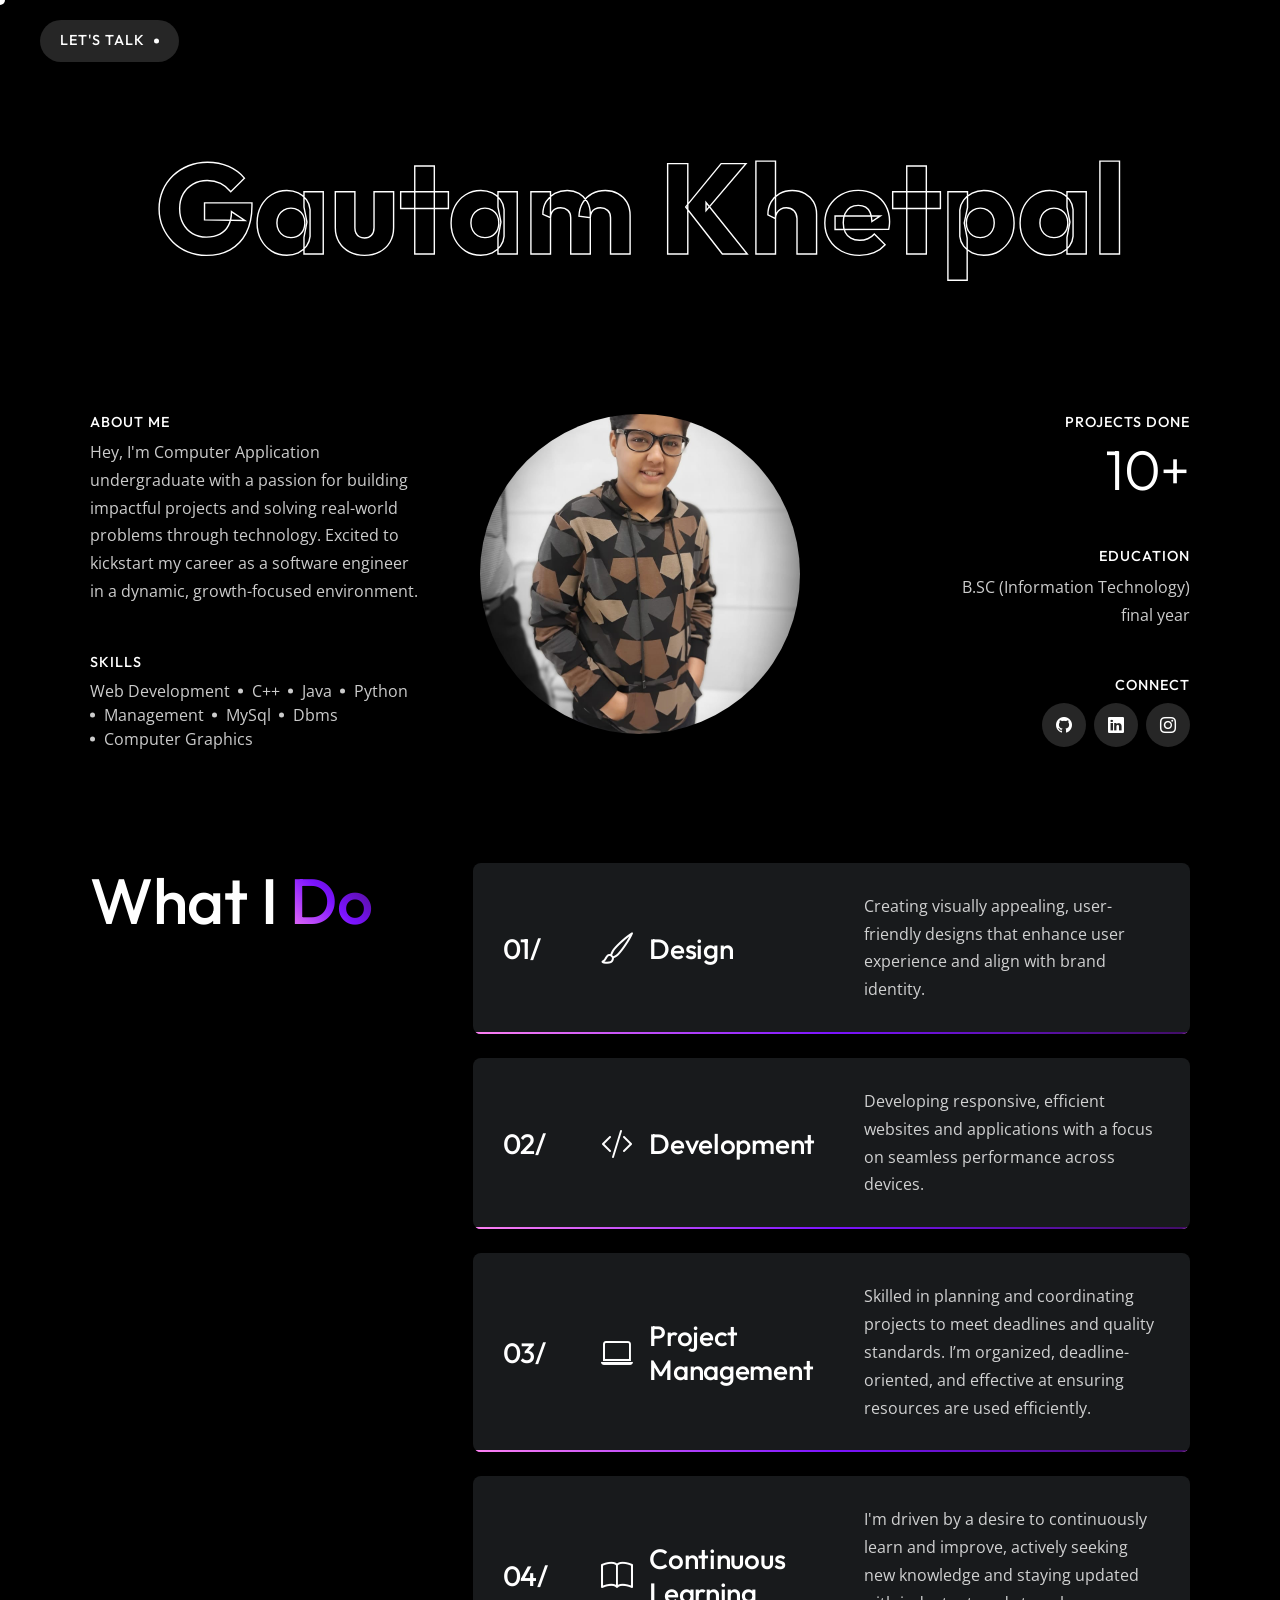
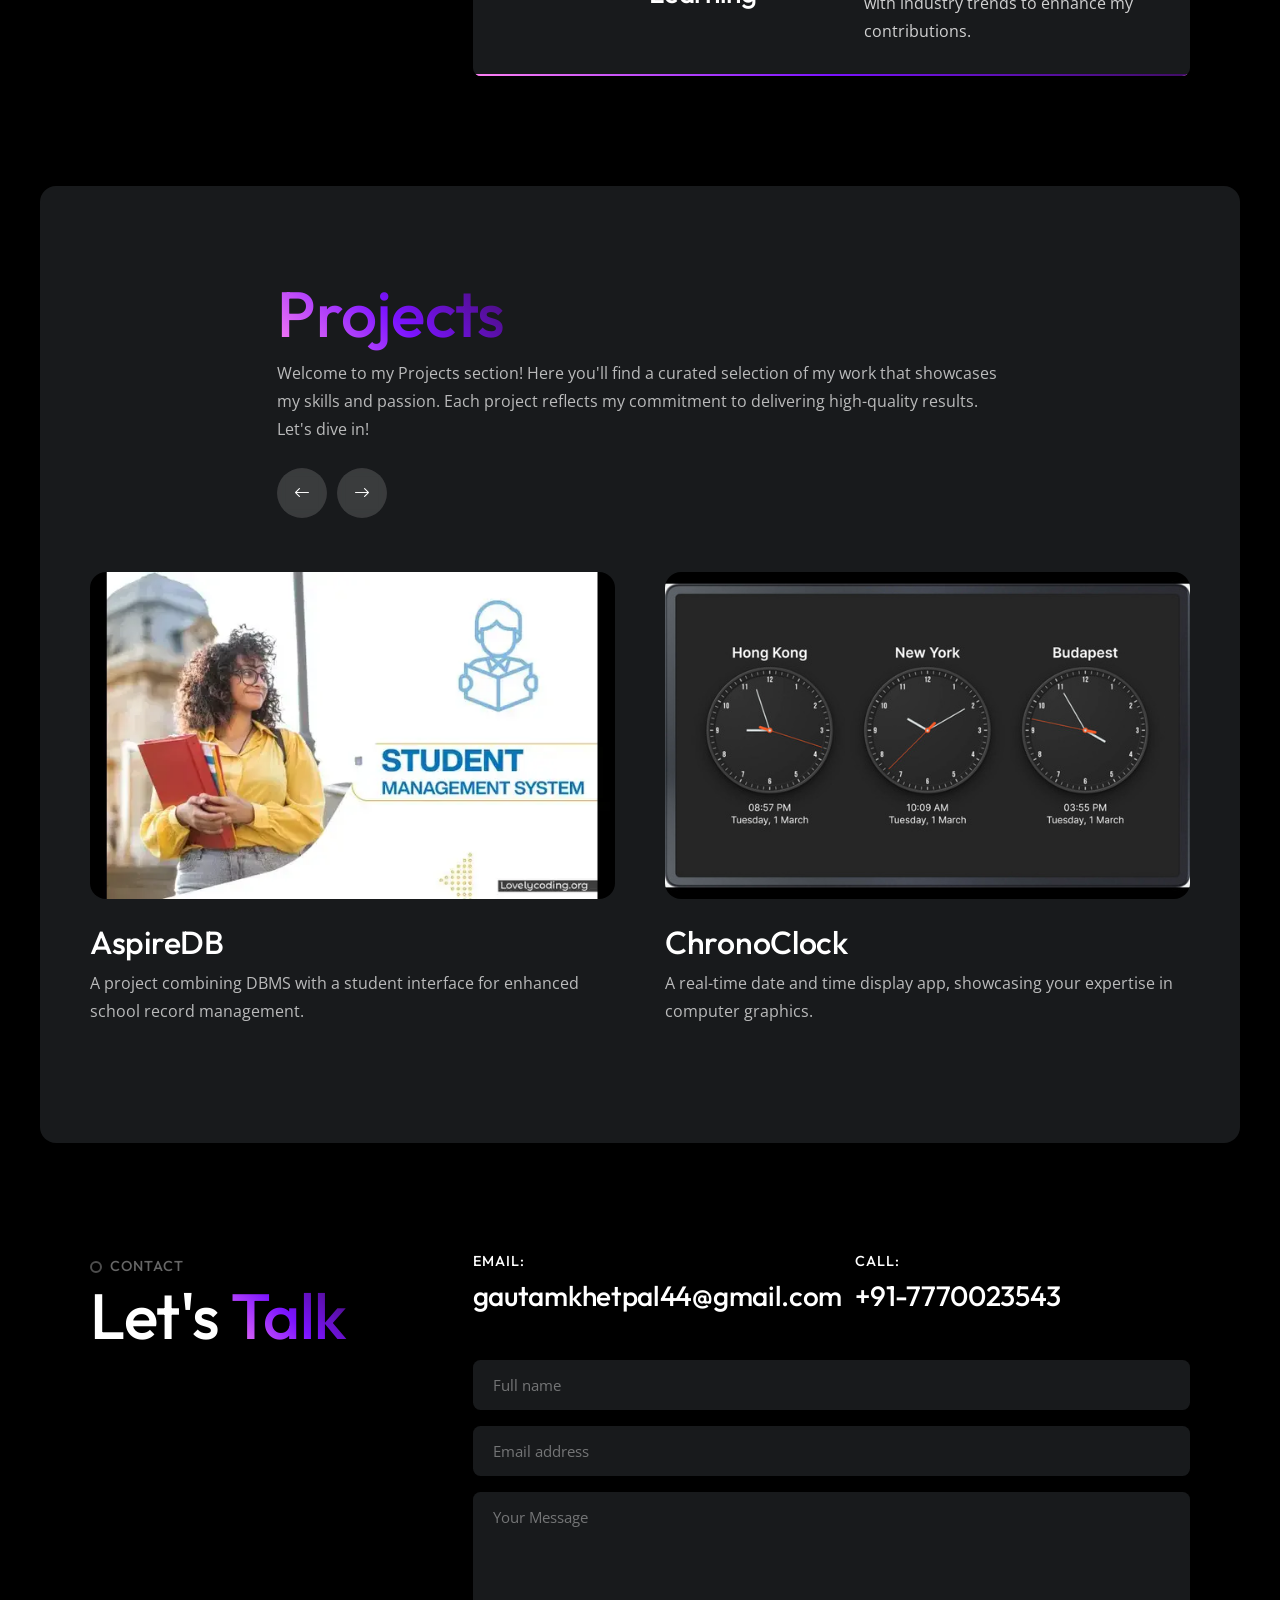
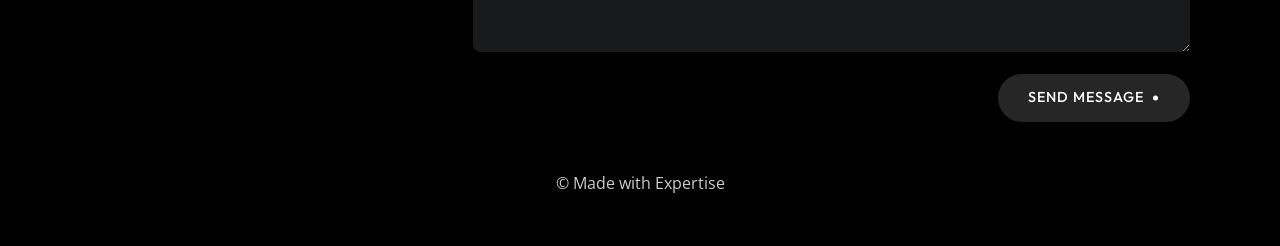
==== commit 23725e6e: "Update index.html" ====
--- a/index.html
+++ b/index.html
@@ -485,18 +485,14 @@
 								</div>
 							</div><!-- end row(inner) -->
 							<!-- Contact Form -->
-							<div class="contact-form mt-4 mt-lg-5 text-xl-end">
-								<form action="https://formspree.io/f/mdkozozk" method="post" class="form" id="contactform">
-									<div class="row gx-3 gy-0">
-										<div class="col-12 col-md-6">
-											<input type="text" id="name" name="name" placeholder="Name" required>
-										</div>
-										<div class="col-12 col-md-6">
-											<input type="email" id="email" name="email" placeholder="E-Mail" required>
-										</div>
-									</div>
-									<input type="text" id="subject" name="subject" placeholder="Subject" required>
-									<textarea name="message" id="message" placeholder="Message"></textarea>
+								<div class="contact-form mt-4 mt-lg-5 text-xl-end">
+								<form  action="https://formspree.io/f/mdkozozk"
+								method="POST" class="form" data-form>
+								  <div class="input-wrapper">
+									<input type="text" name="fullname" class="form-input" placeholder="Full name" required data-form-input>
+									<input type="email" name="email" class="form-input" placeholder="Email address" required data-form-input>
+								  </div>
+								  <textarea name="message" class="form-input" placeholder="Your Message" required data-form-input></textarea>
 									<button class="button button-dot" type="submit" data-form-btn>
 										<span data-text="Send Message">Send Message</span>
 									</button>
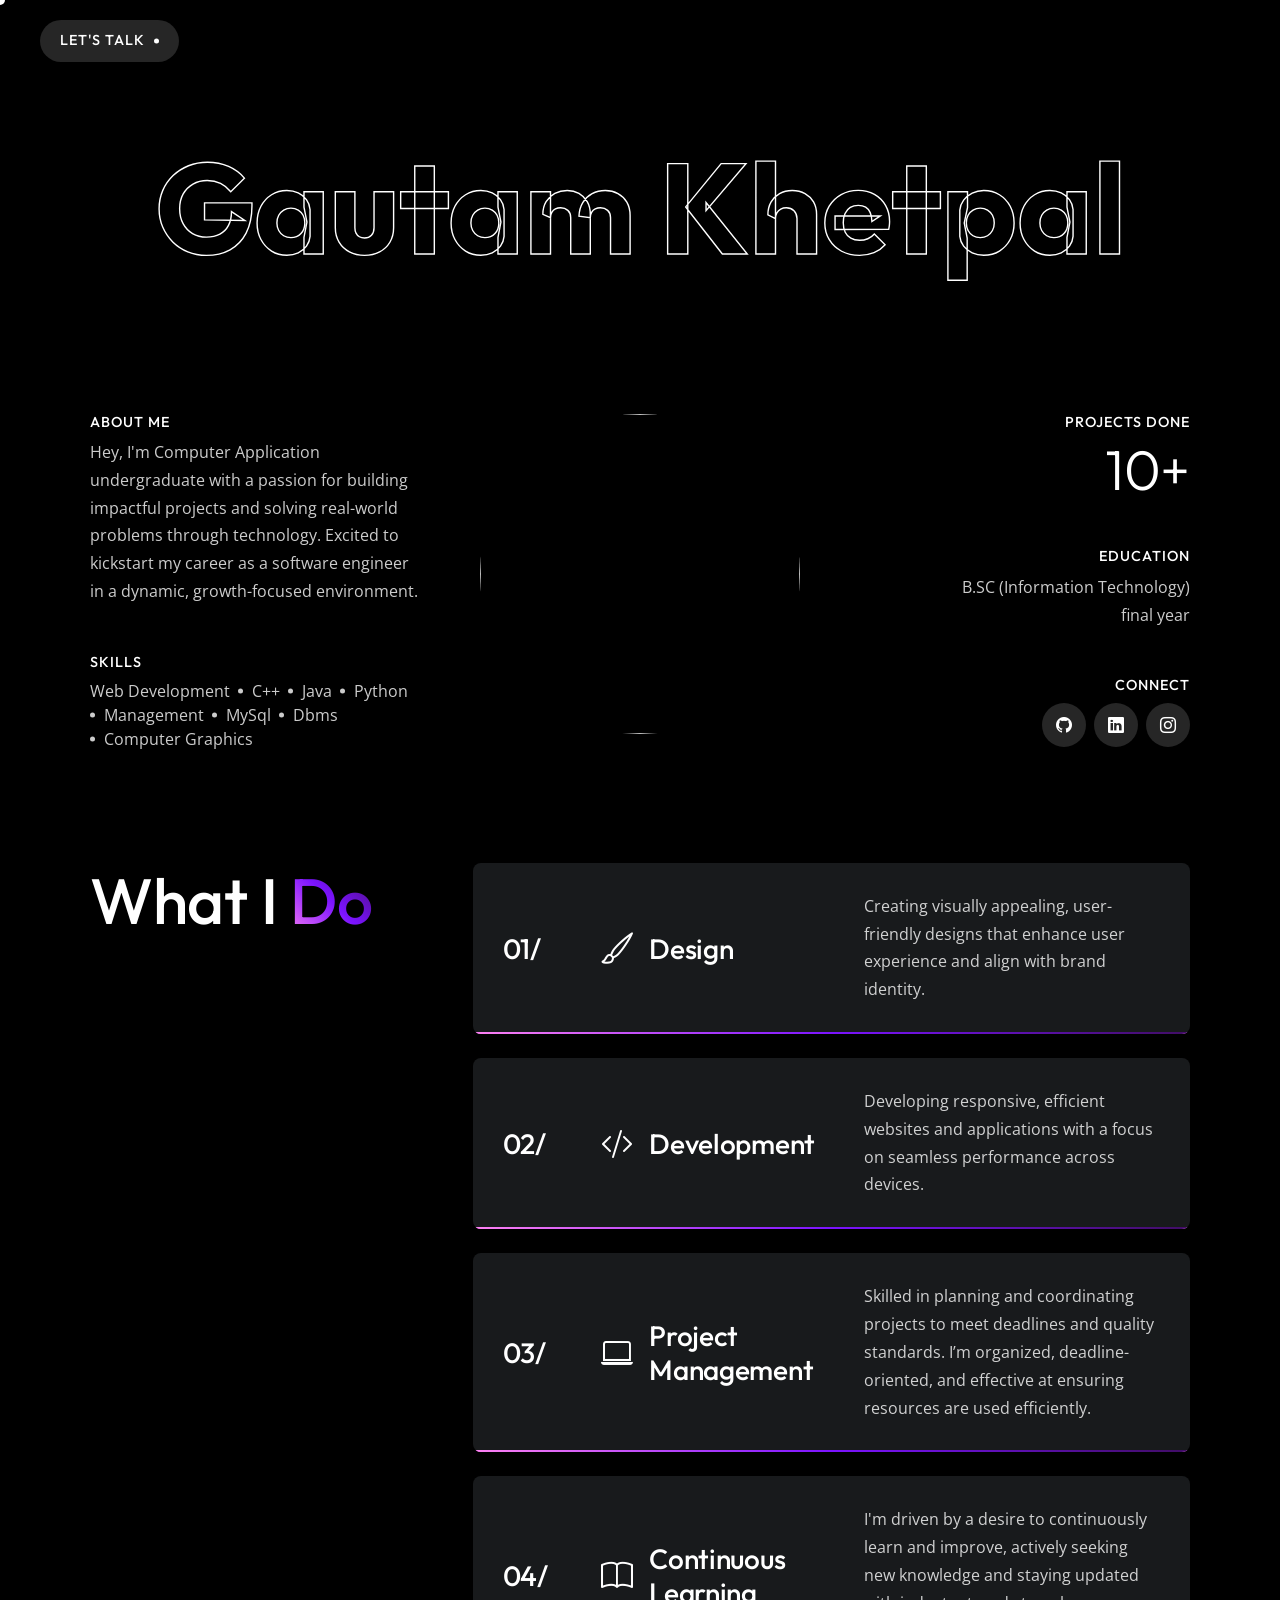
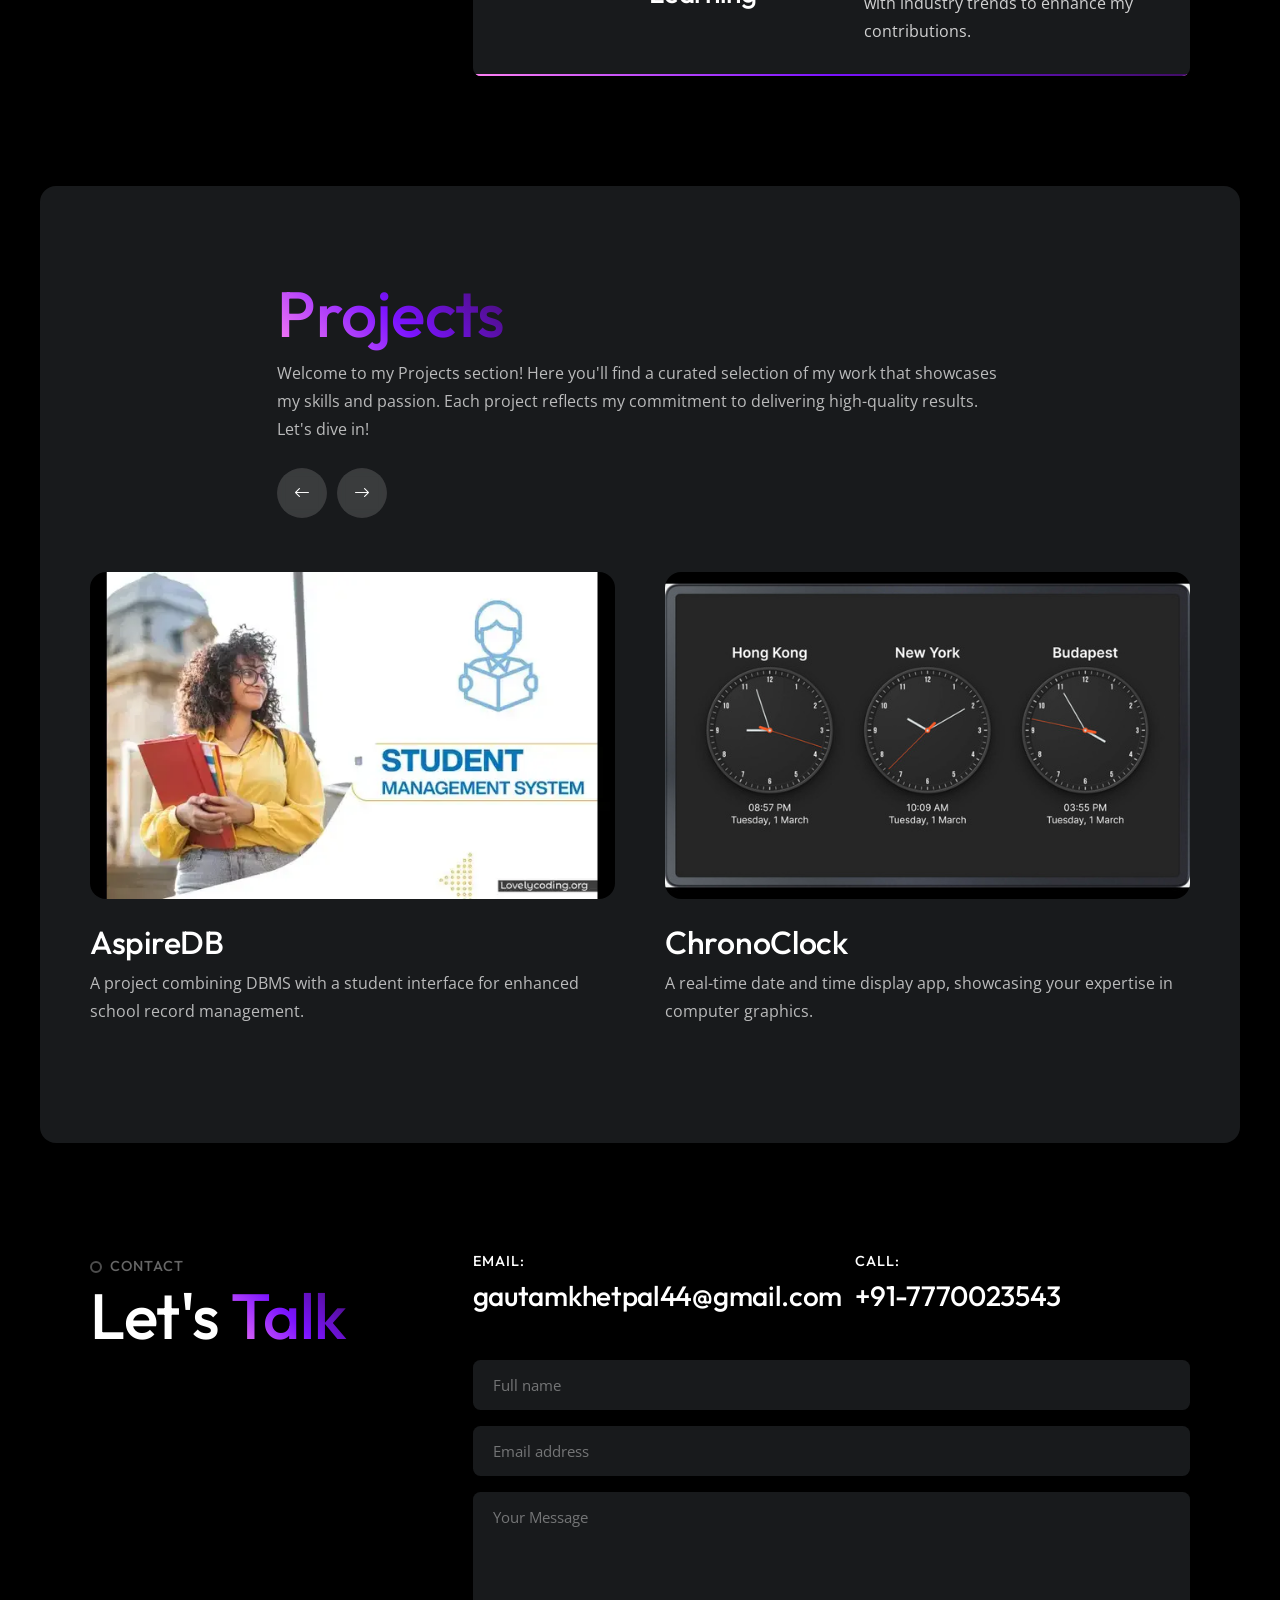
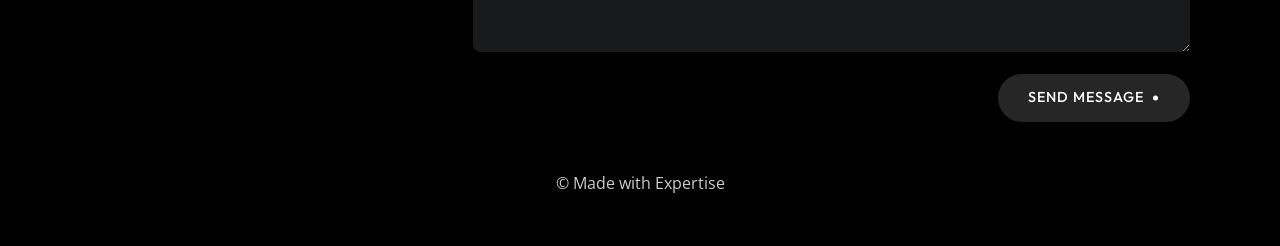
==== commit ba908dcf: "Update index.html" ====
--- a/index.html
+++ b/index.html
@@ -7,7 +7,7 @@
         <meta name="keywords" content="">
 		<title>Gautam-Portfolio</title>
 		<!-- Favicon -->
-        <link href="assets/images/favicon.png" rel="shortcut icon">
+        <link href="assets/images/IMG-20211122-WA0020.jpg" rel="shortcut icon">
 		<!-- CSS -->
 		<link href="assets/plugins/bootstrap/bootstrap.min.css" rel="stylesheet">
 		<link href="assets/plugins/magnific-popup/magnific-popup.min.css" rel="stylesheet">
@@ -57,7 +57,7 @@
 					<div class="col-12 col-lg-4 order-lg-2 text-center">
 						<!-- Hero Avatar -->
 						<div class="hero-avatar">
-							<img src="assets/images/IMG-20211122-WA0020.jpg" alt="">
+							<img src="assets\images\ChatGPT Image Apr 18, 2026, 04_29_12 PM.png" alt="">
 						</div>
 						<!-- end Hero Avatar -->
 					</div>
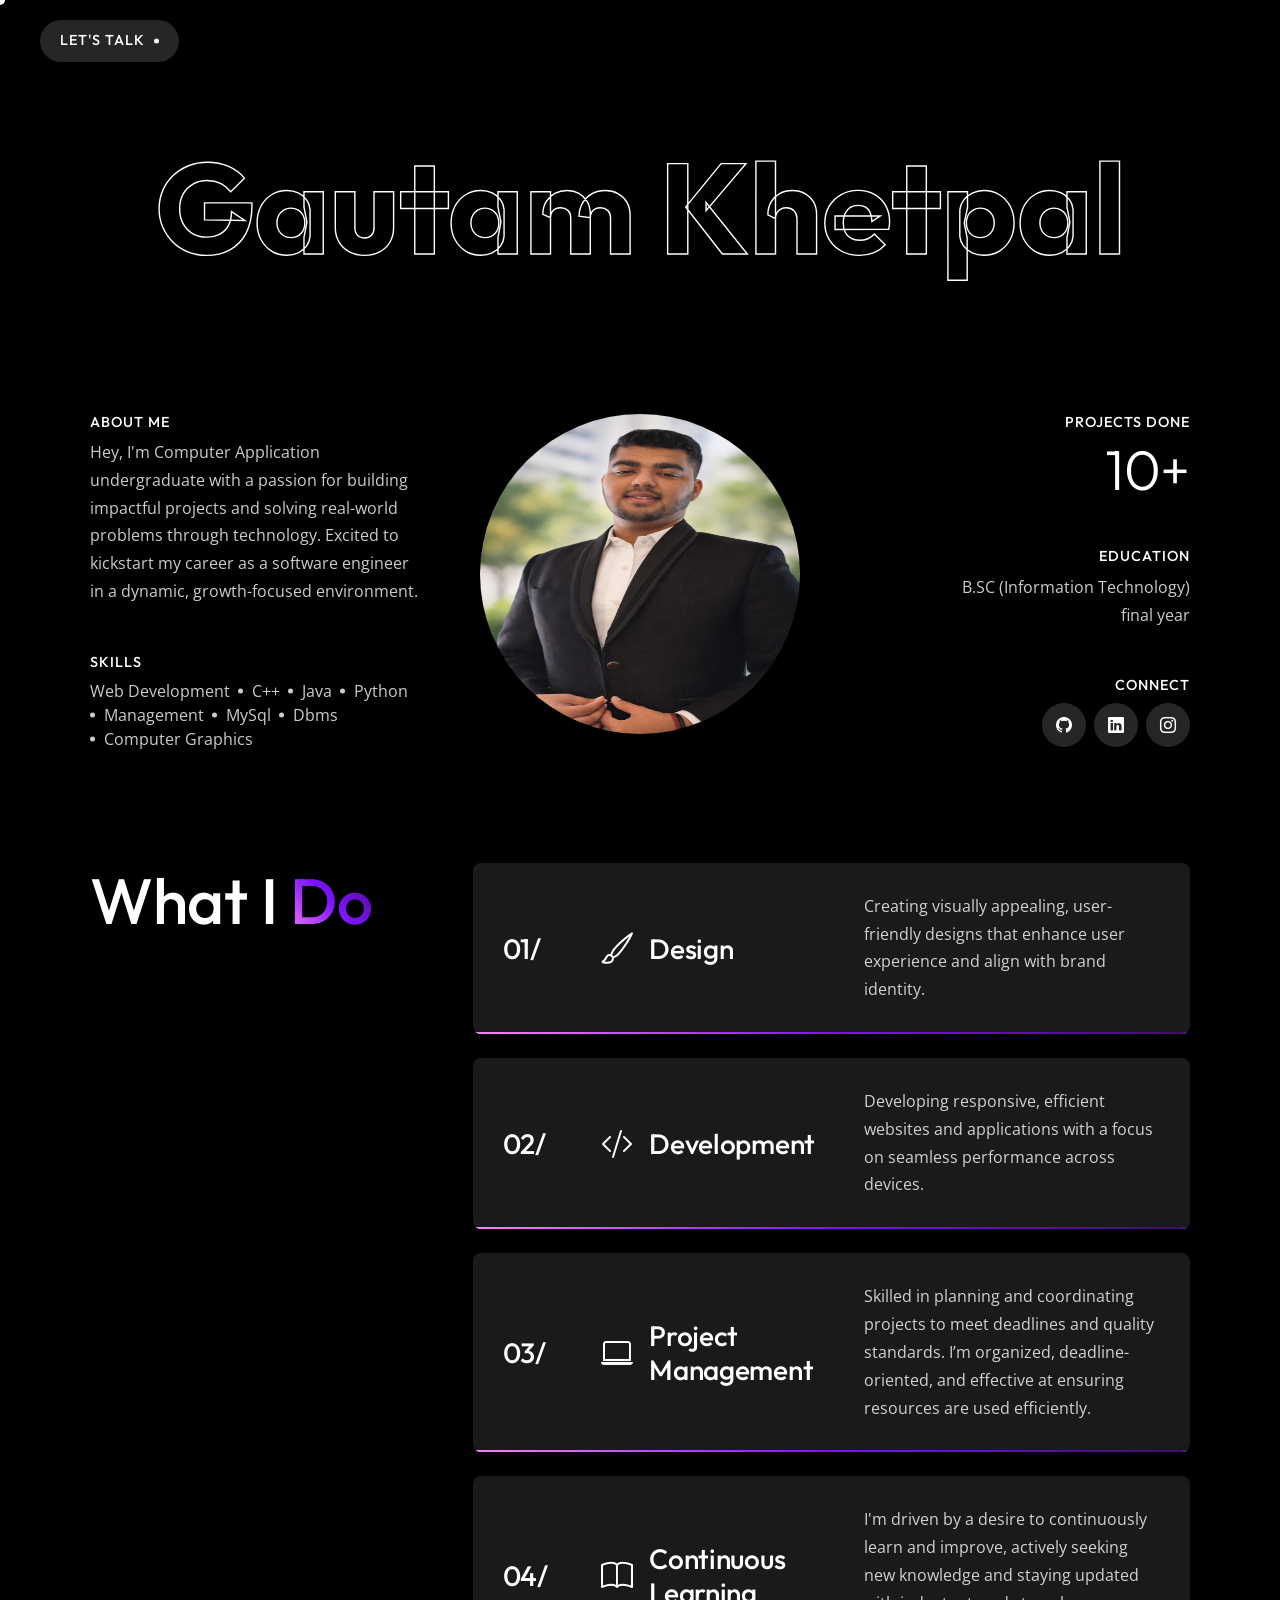
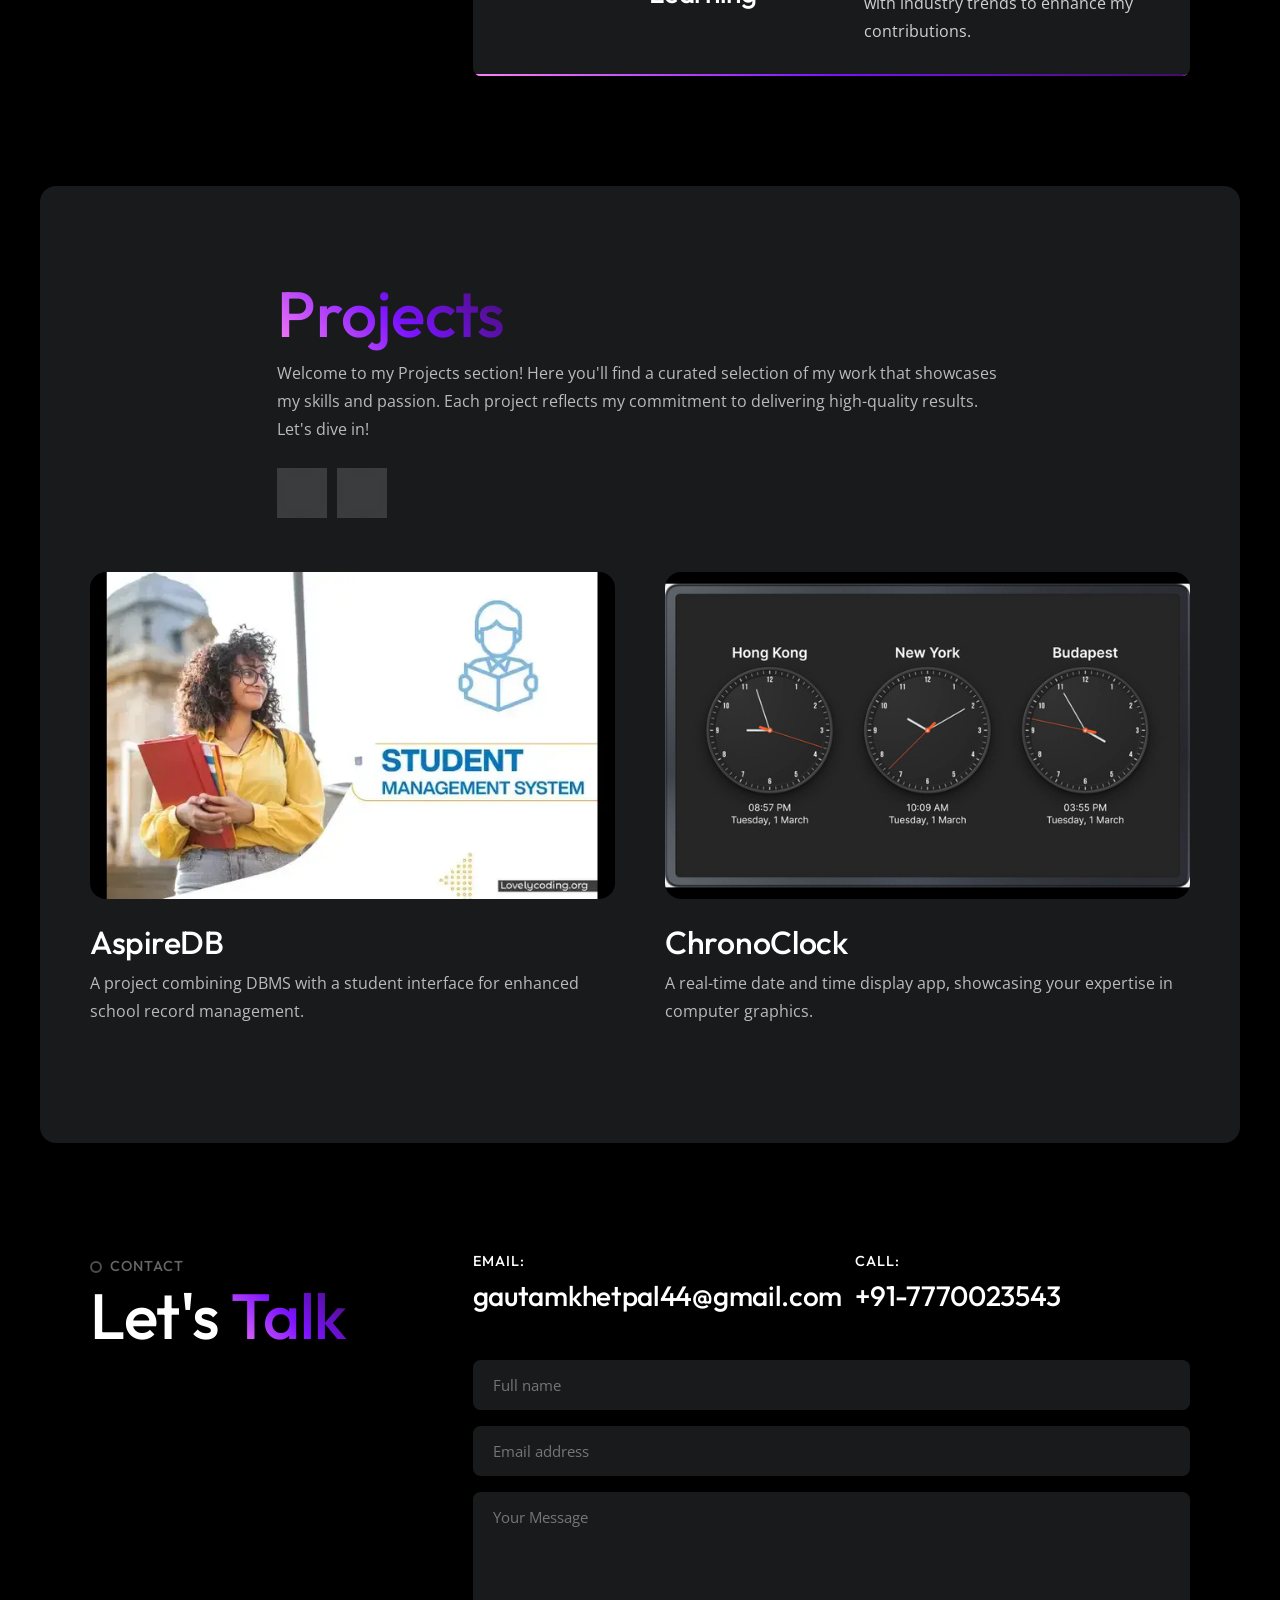
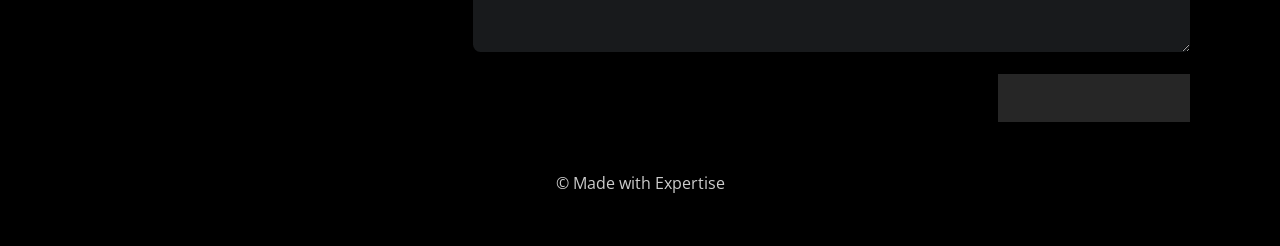
==== commit 1e8b57ed: "Update index.html" ====
--- a/index.html
+++ b/index.html
@@ -57,7 +57,7 @@
 					<div class="col-12 col-lg-4 order-lg-2 text-center">
 						<!-- Hero Avatar -->
 						<div class="hero-avatar">
-							<img src="assets\images\ChatGPT Image Apr 18, 2026, 04_29_12 PM.png" alt="">
+							<img src="assets/ChatGPT Image Apr 18, 2026, 04_29_12 PM.png" alt="">
 						</div>
 						<!-- end Hero Avatar -->
 					</div>
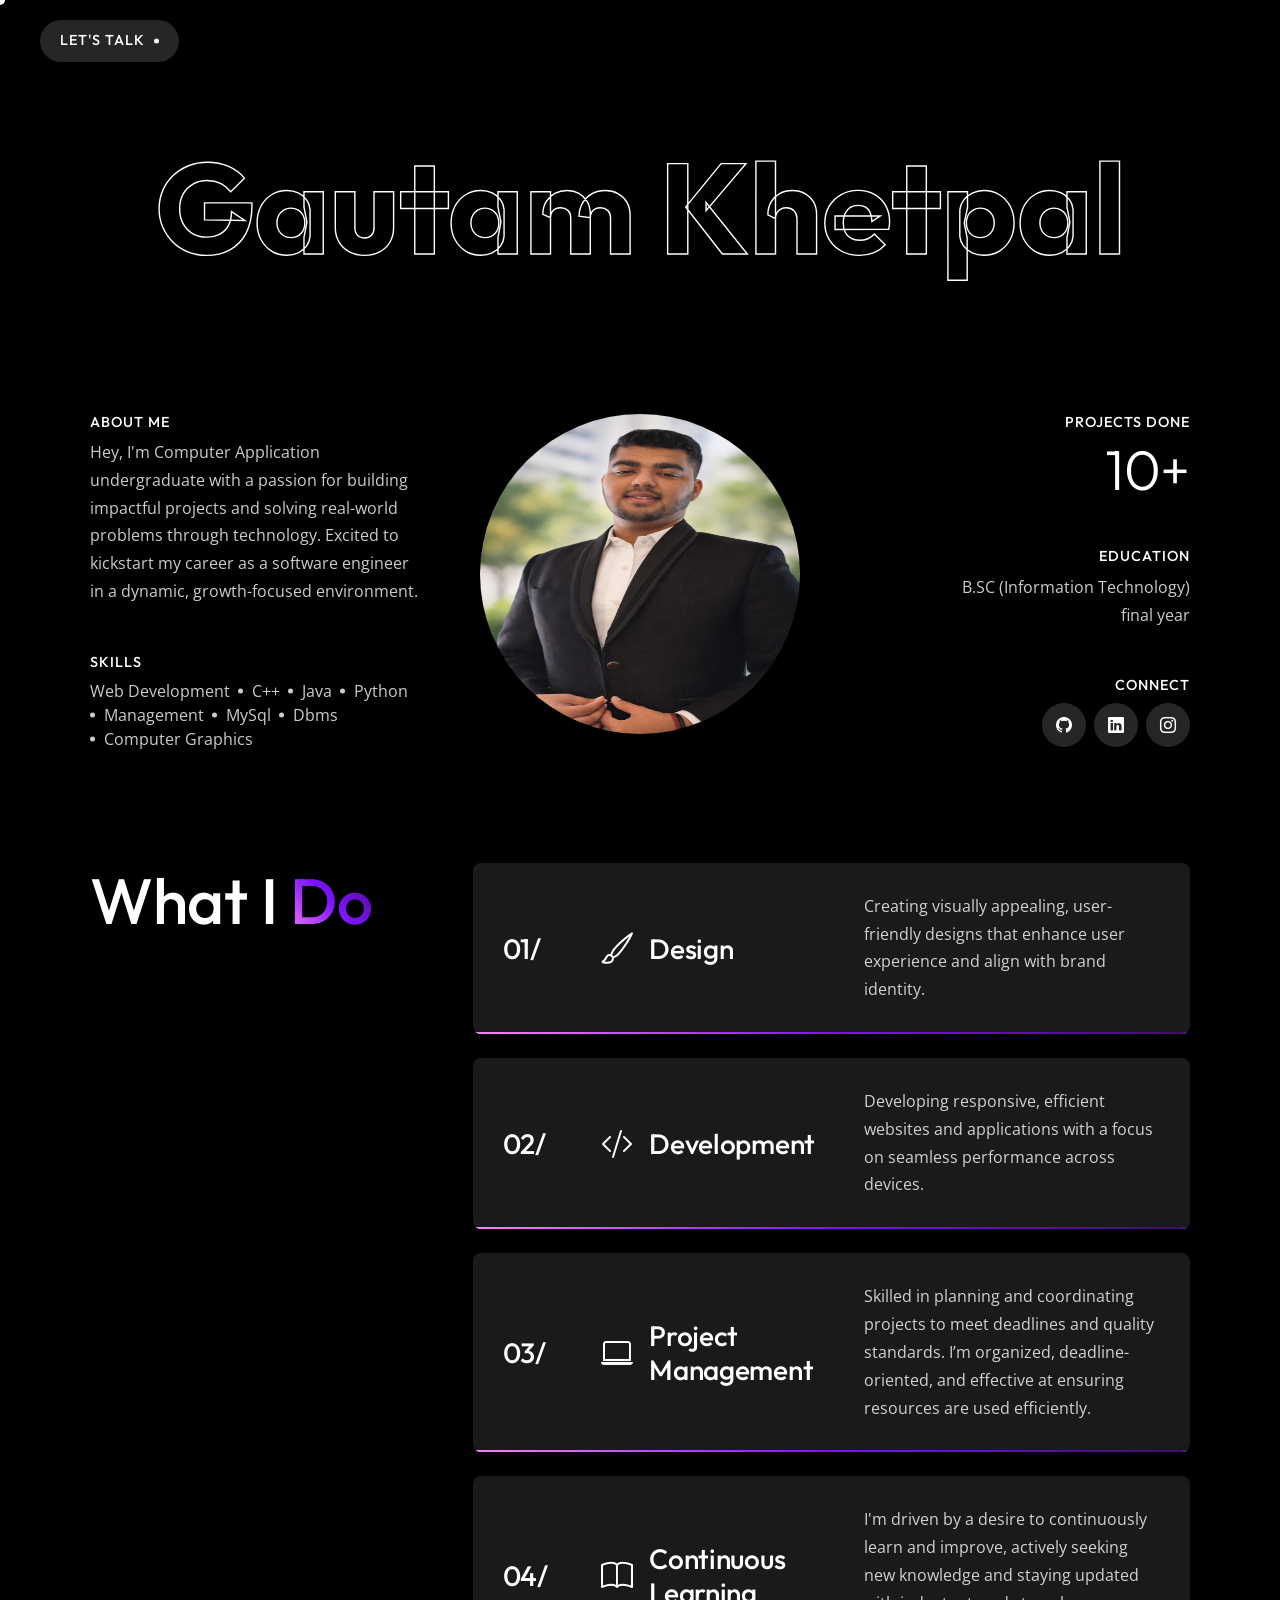
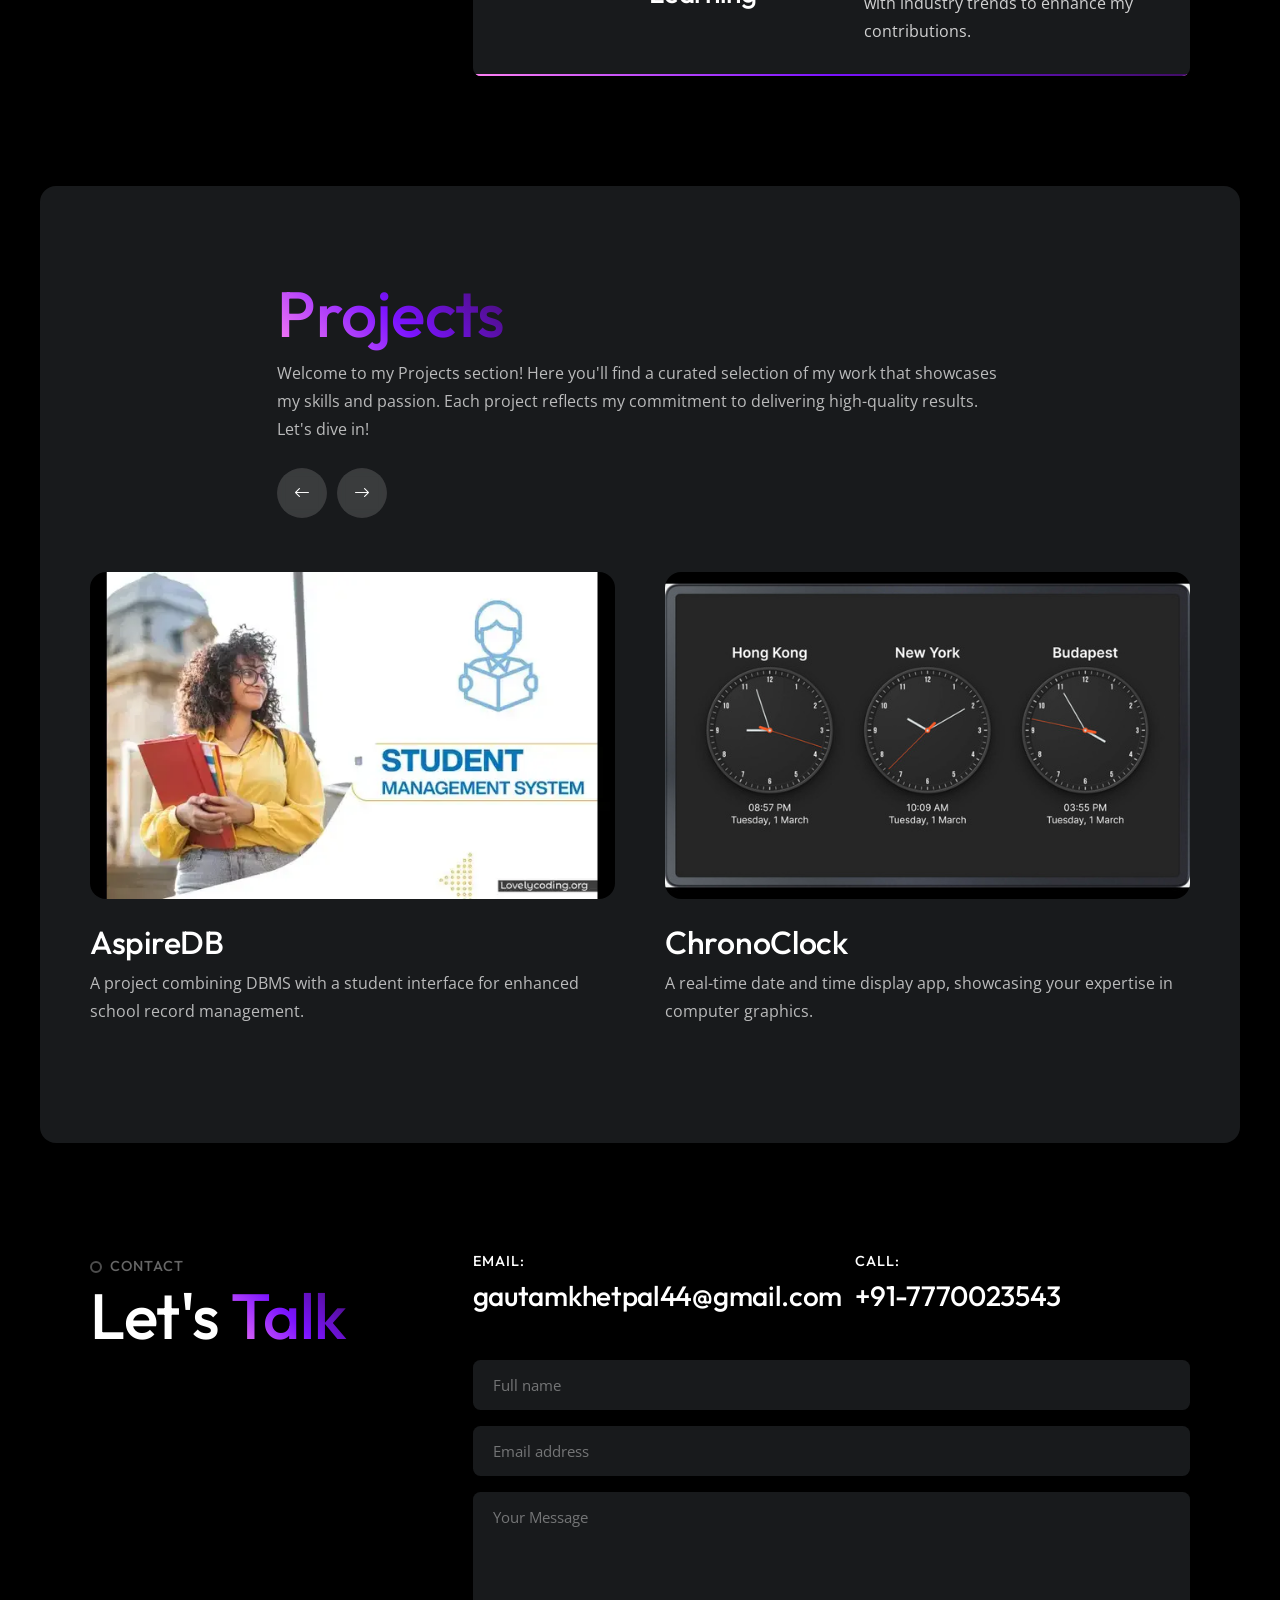
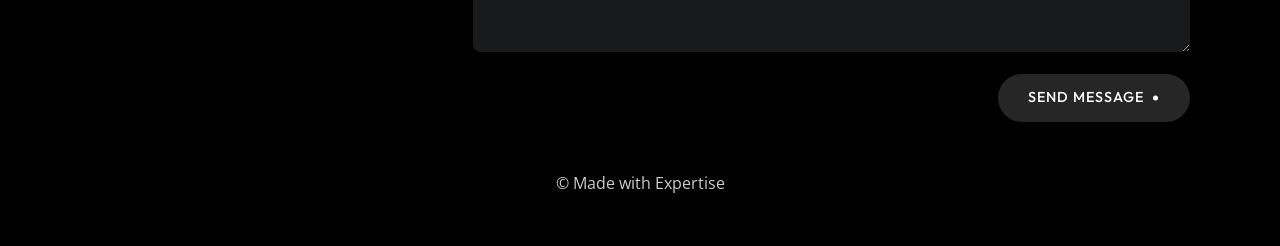
==== commit 64ce0ba8: "Update index.html" ====
--- a/index.html
+++ b/index.html
@@ -7,7 +7,7 @@
         <meta name="keywords" content="">
 		<title>Gautam-Portfolio</title>
 		<!-- Favicon -->
-        <link href="assets/images/IMG-20211122-WA0020.jpg" rel="shortcut icon">
+        <link href="assets/ChatGPT Image Apr 18, 2026, 04_29_12 PM.png" rel="shortcut icon">
 		<!-- CSS -->
 		<link href="assets/plugins/bootstrap/bootstrap.min.css" rel="stylesheet">
 		<link href="assets/plugins/magnific-popup/magnific-popup.min.css" rel="stylesheet">
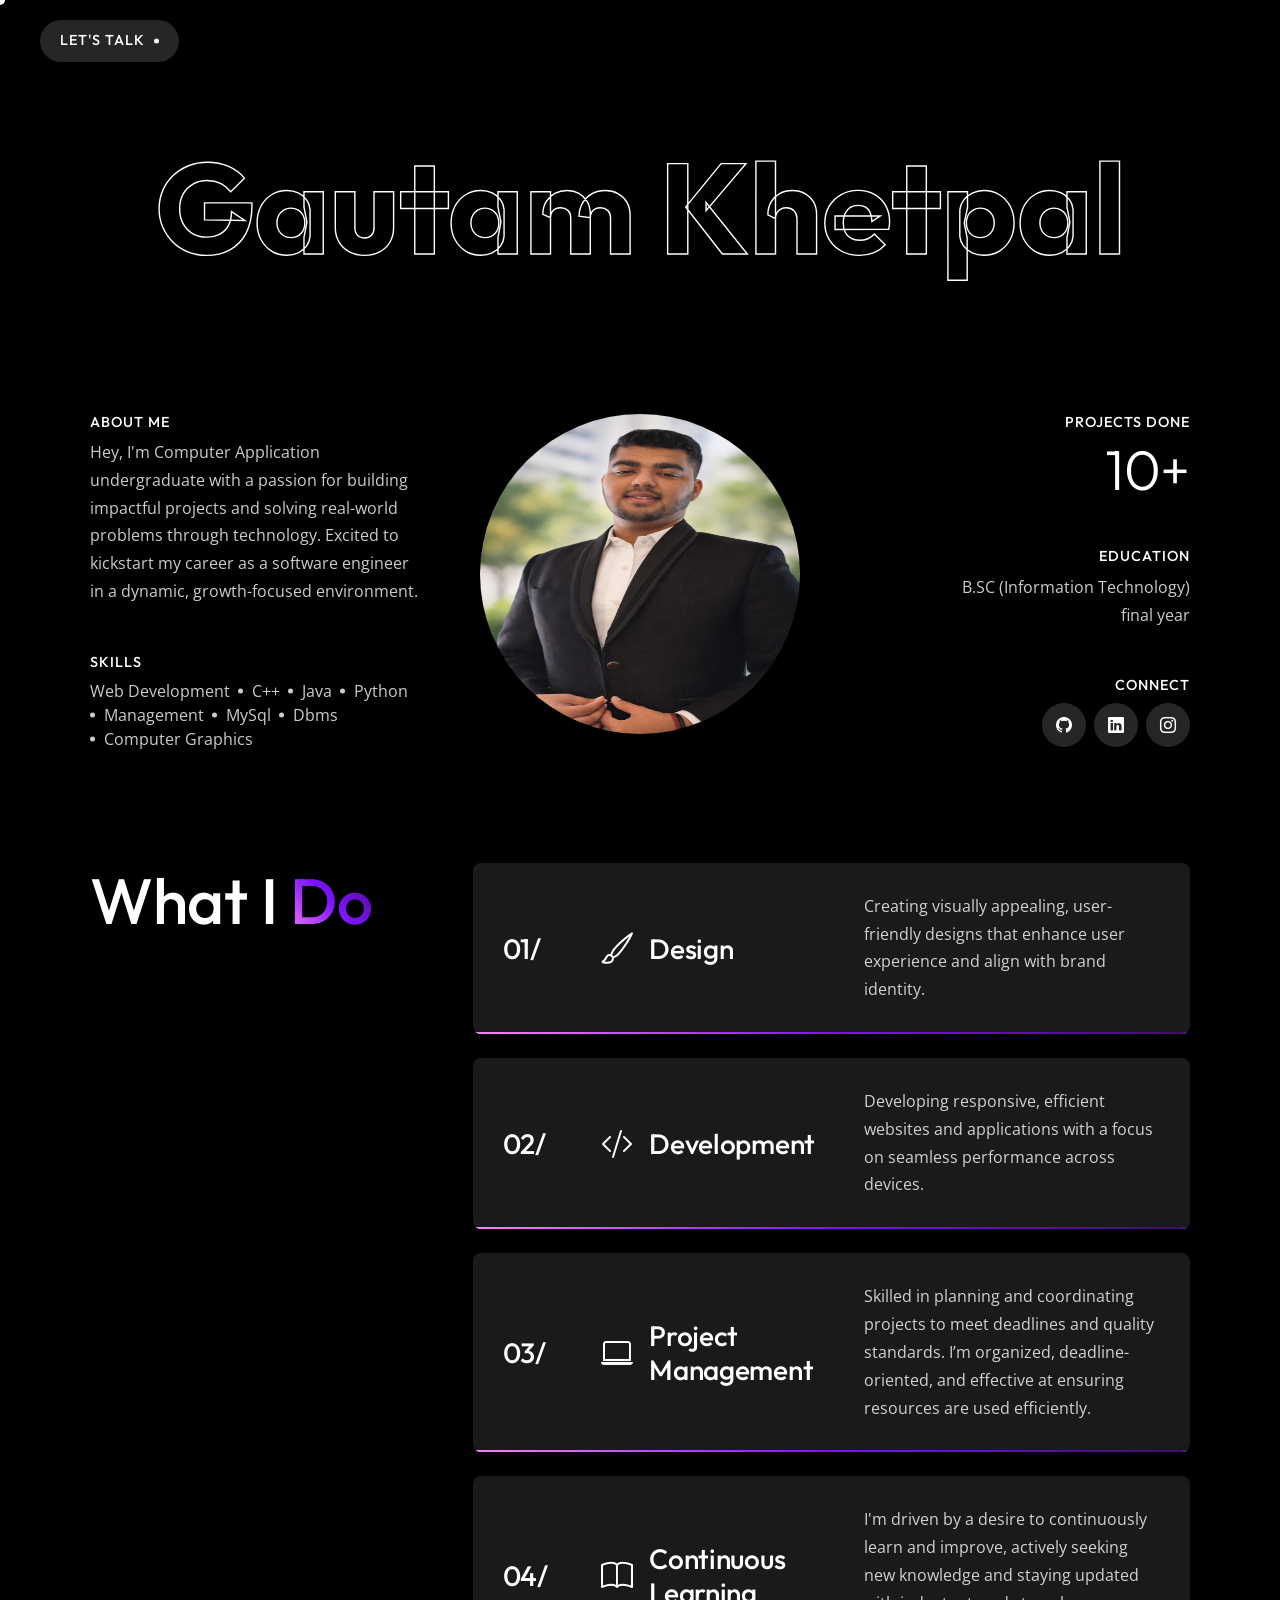
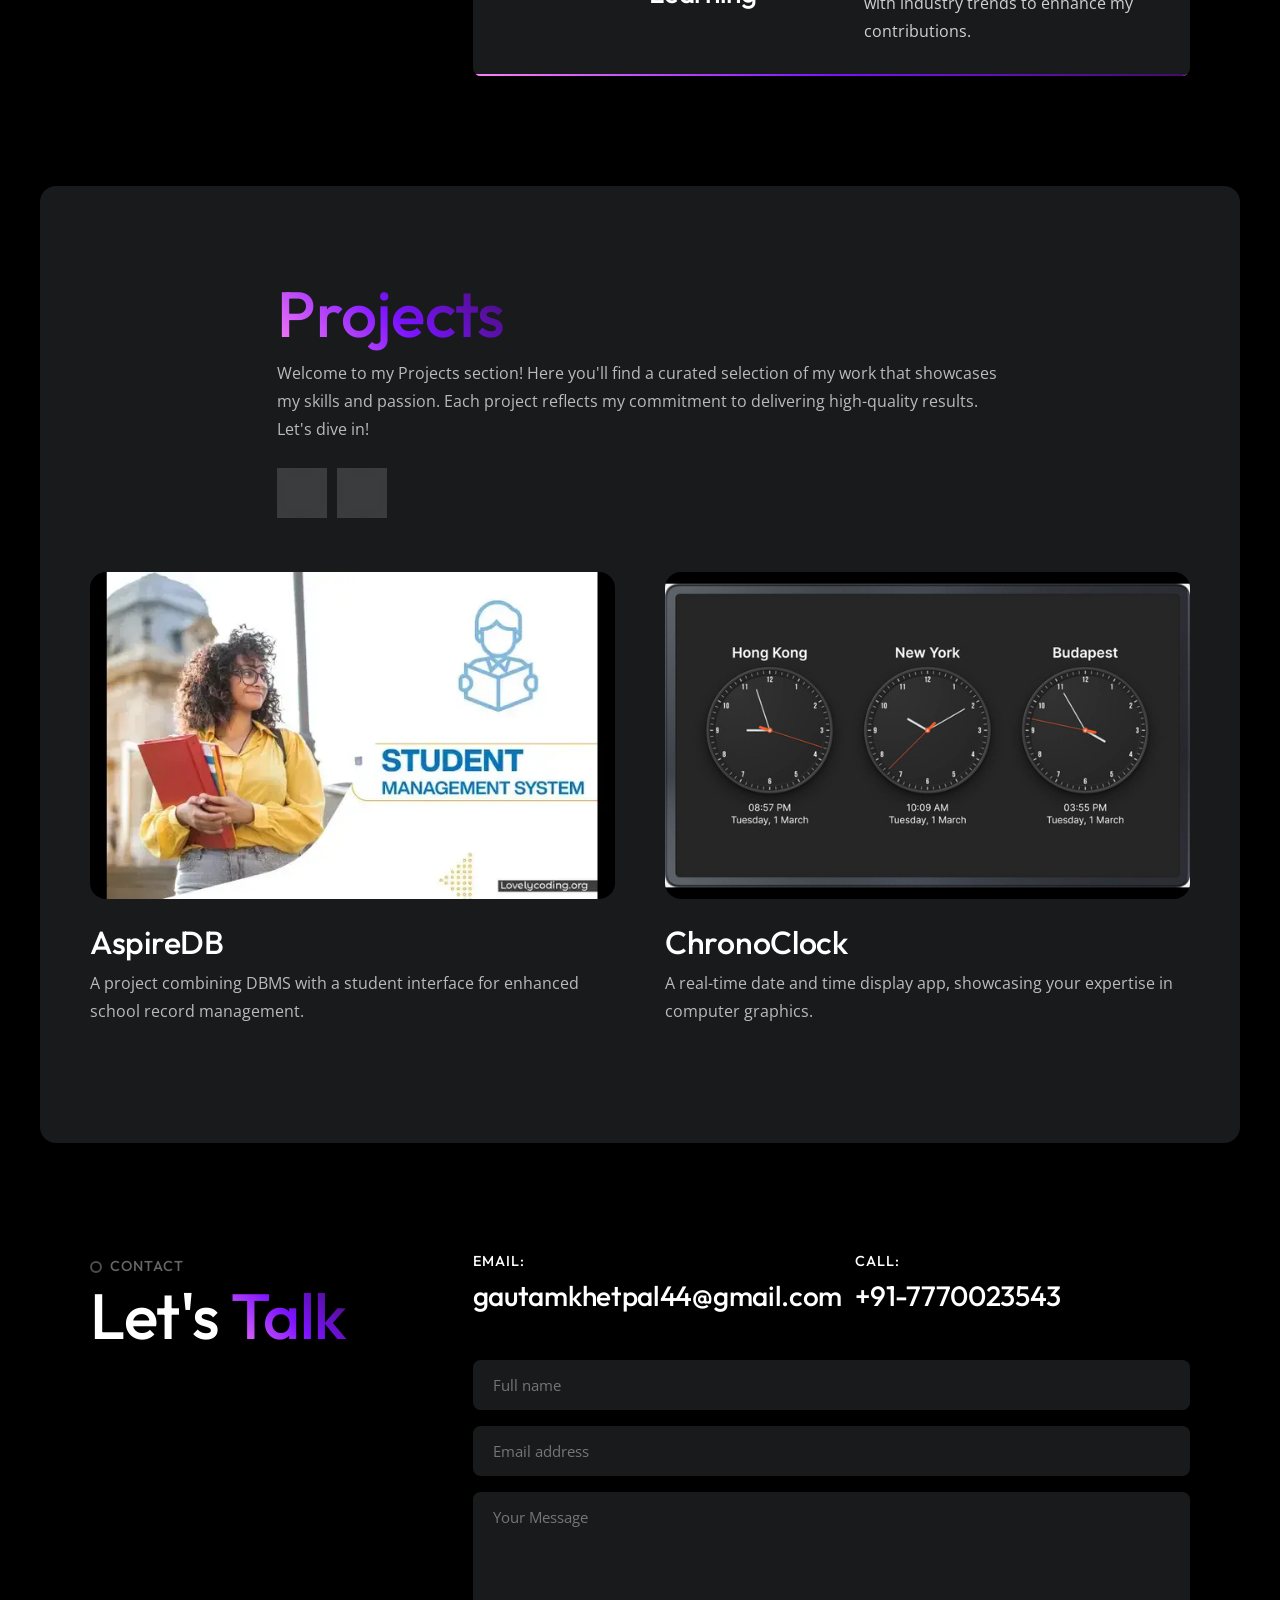
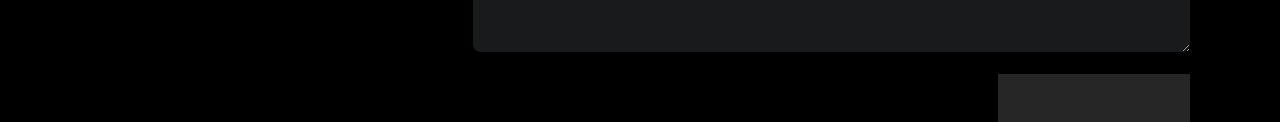
==== commit 874c32c4: "Update index.html" ====
--- a/index.html
+++ b/index.html
@@ -513,9 +513,6 @@
 		</main>
 
 		<!-- Footer -->
-		<div class="py-4 py-lg-5 text-center">
-			<p>&copy; Made with Expertise</p>
-		</div>
 		<!-- end Footer -->
 
 		<!-- Scroll To Top -->
